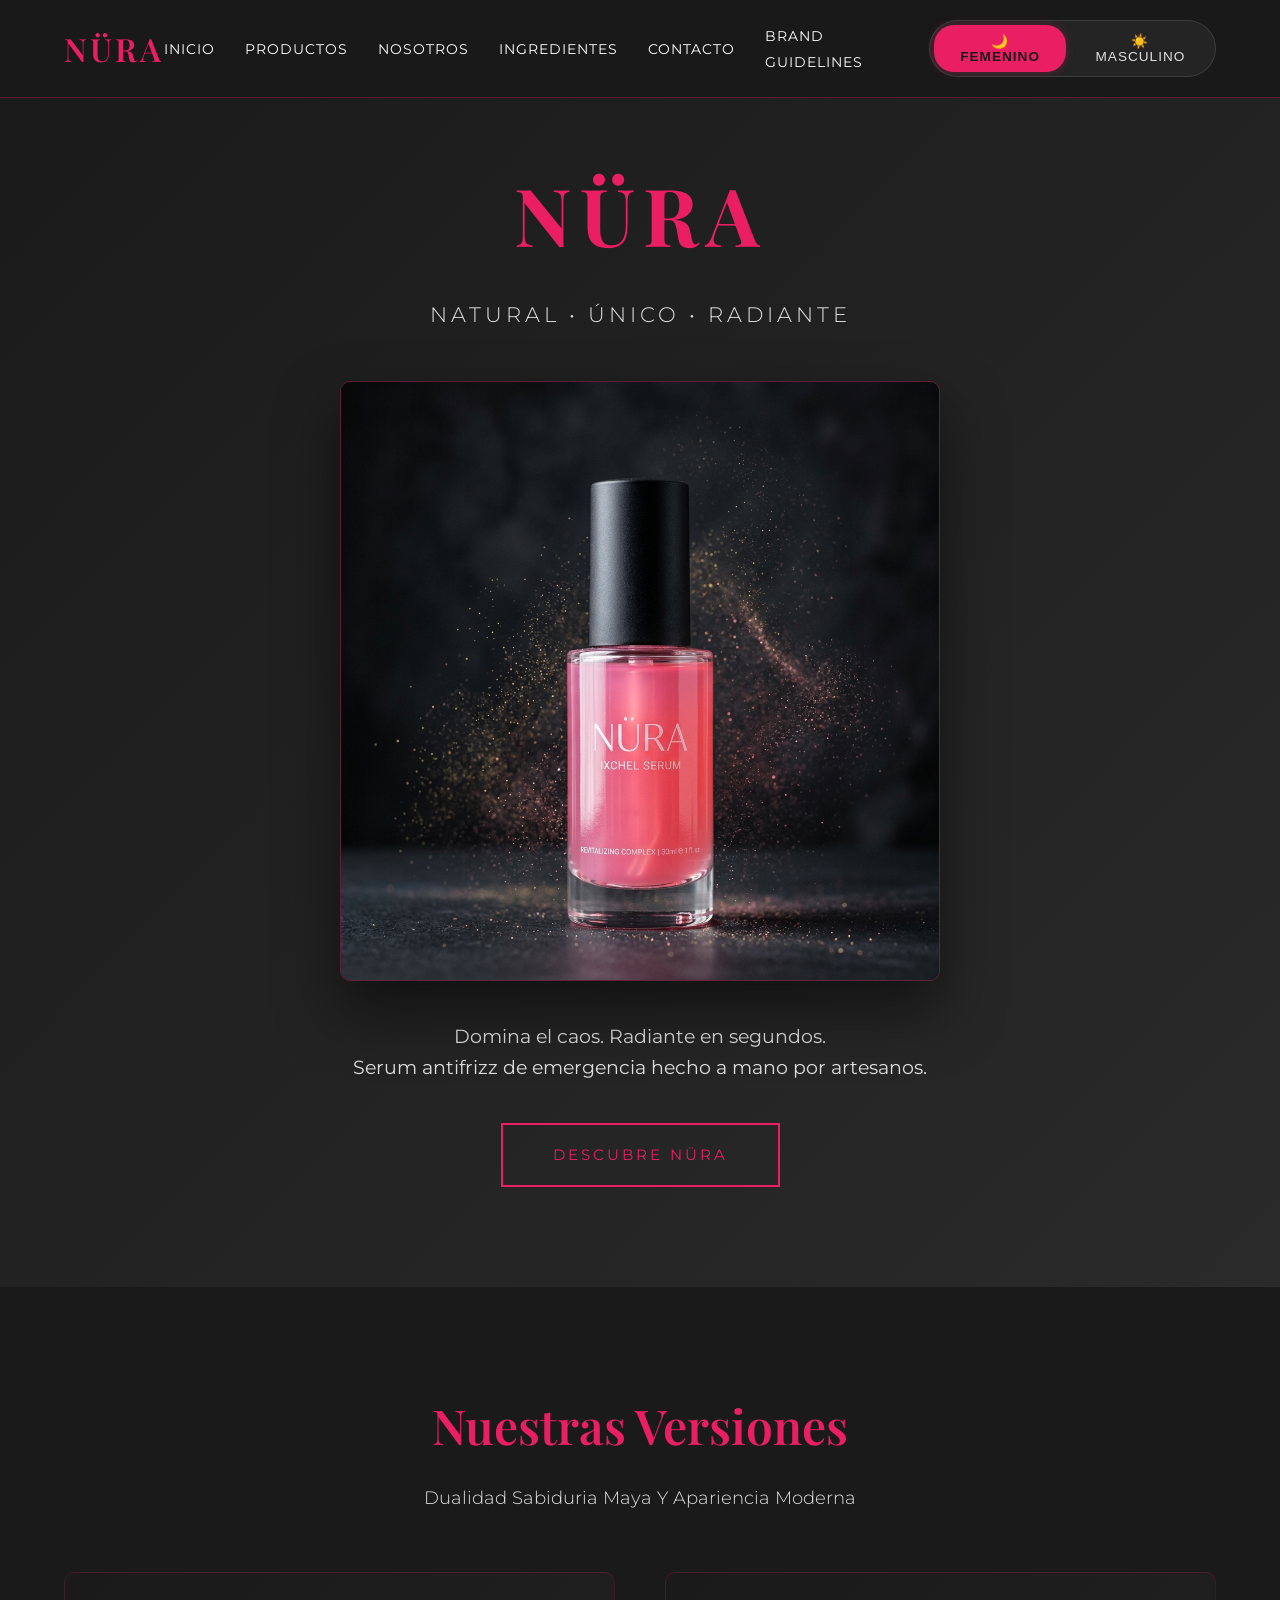
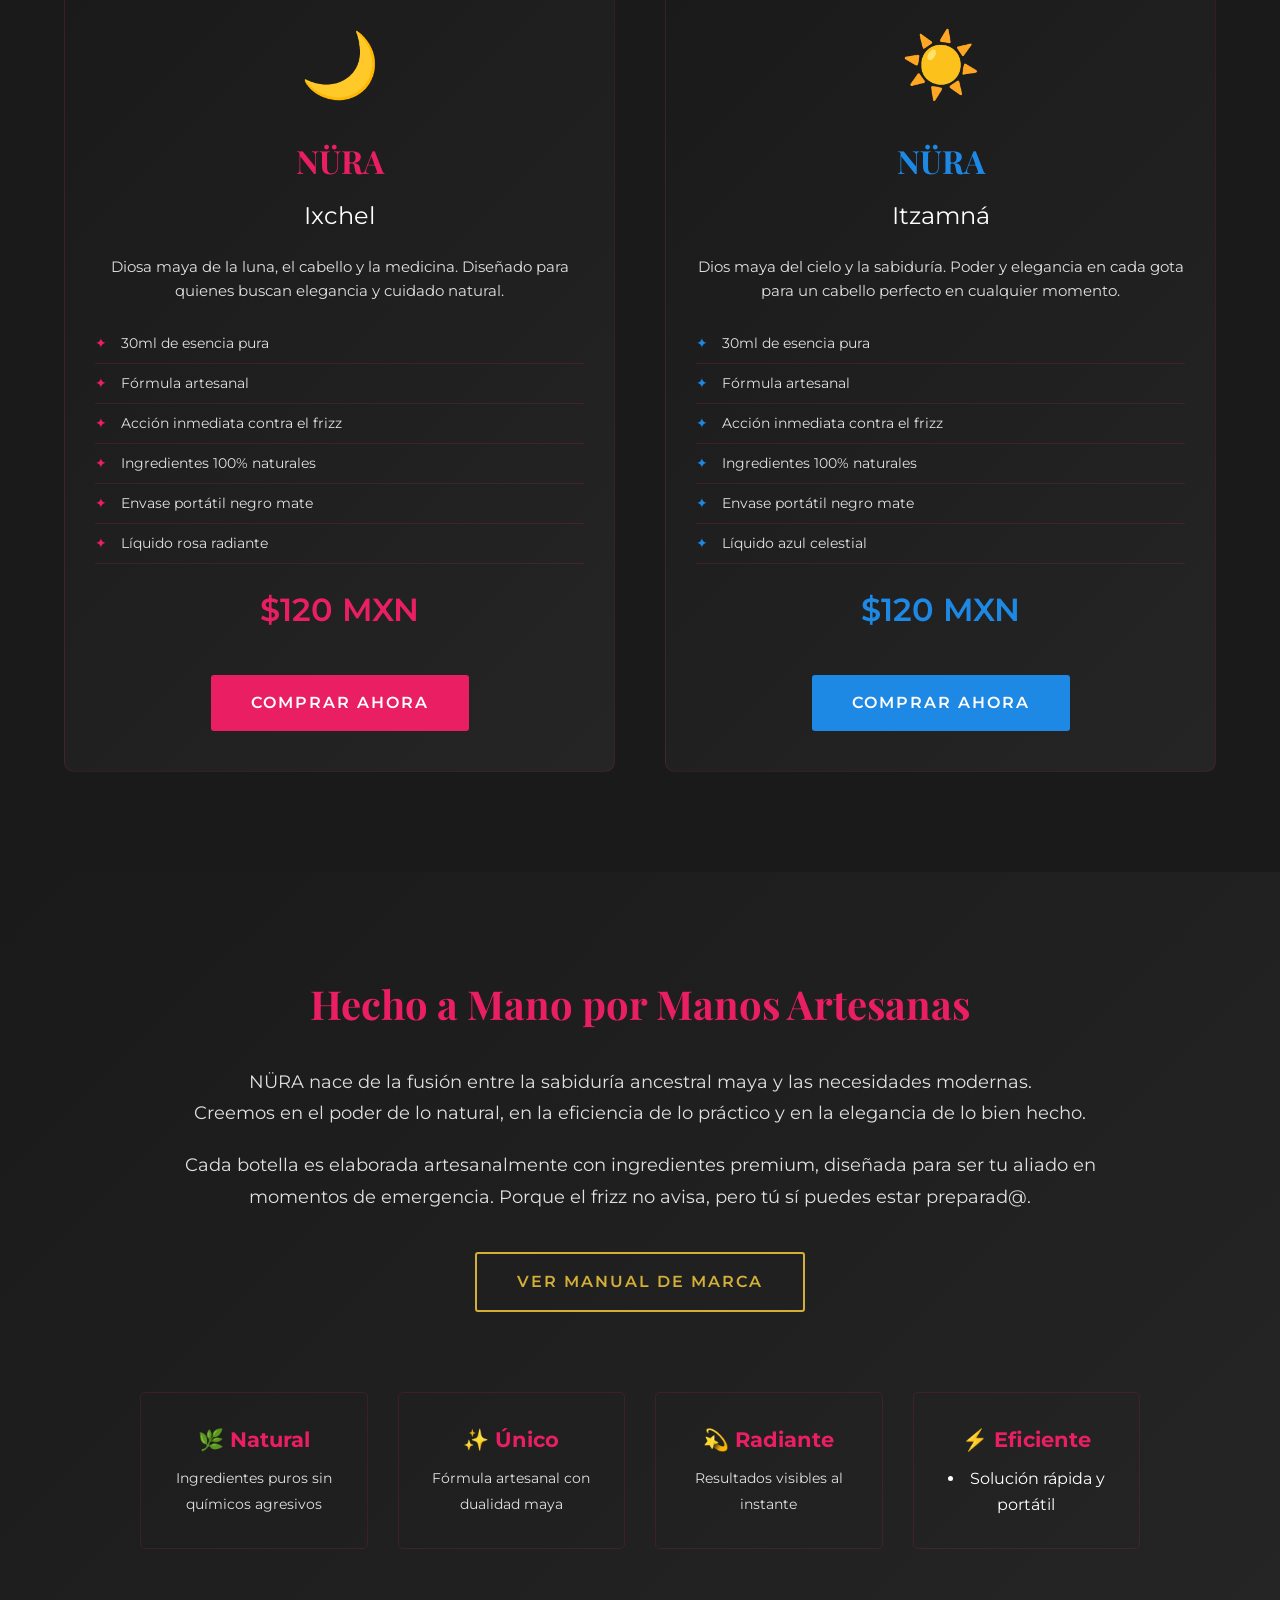
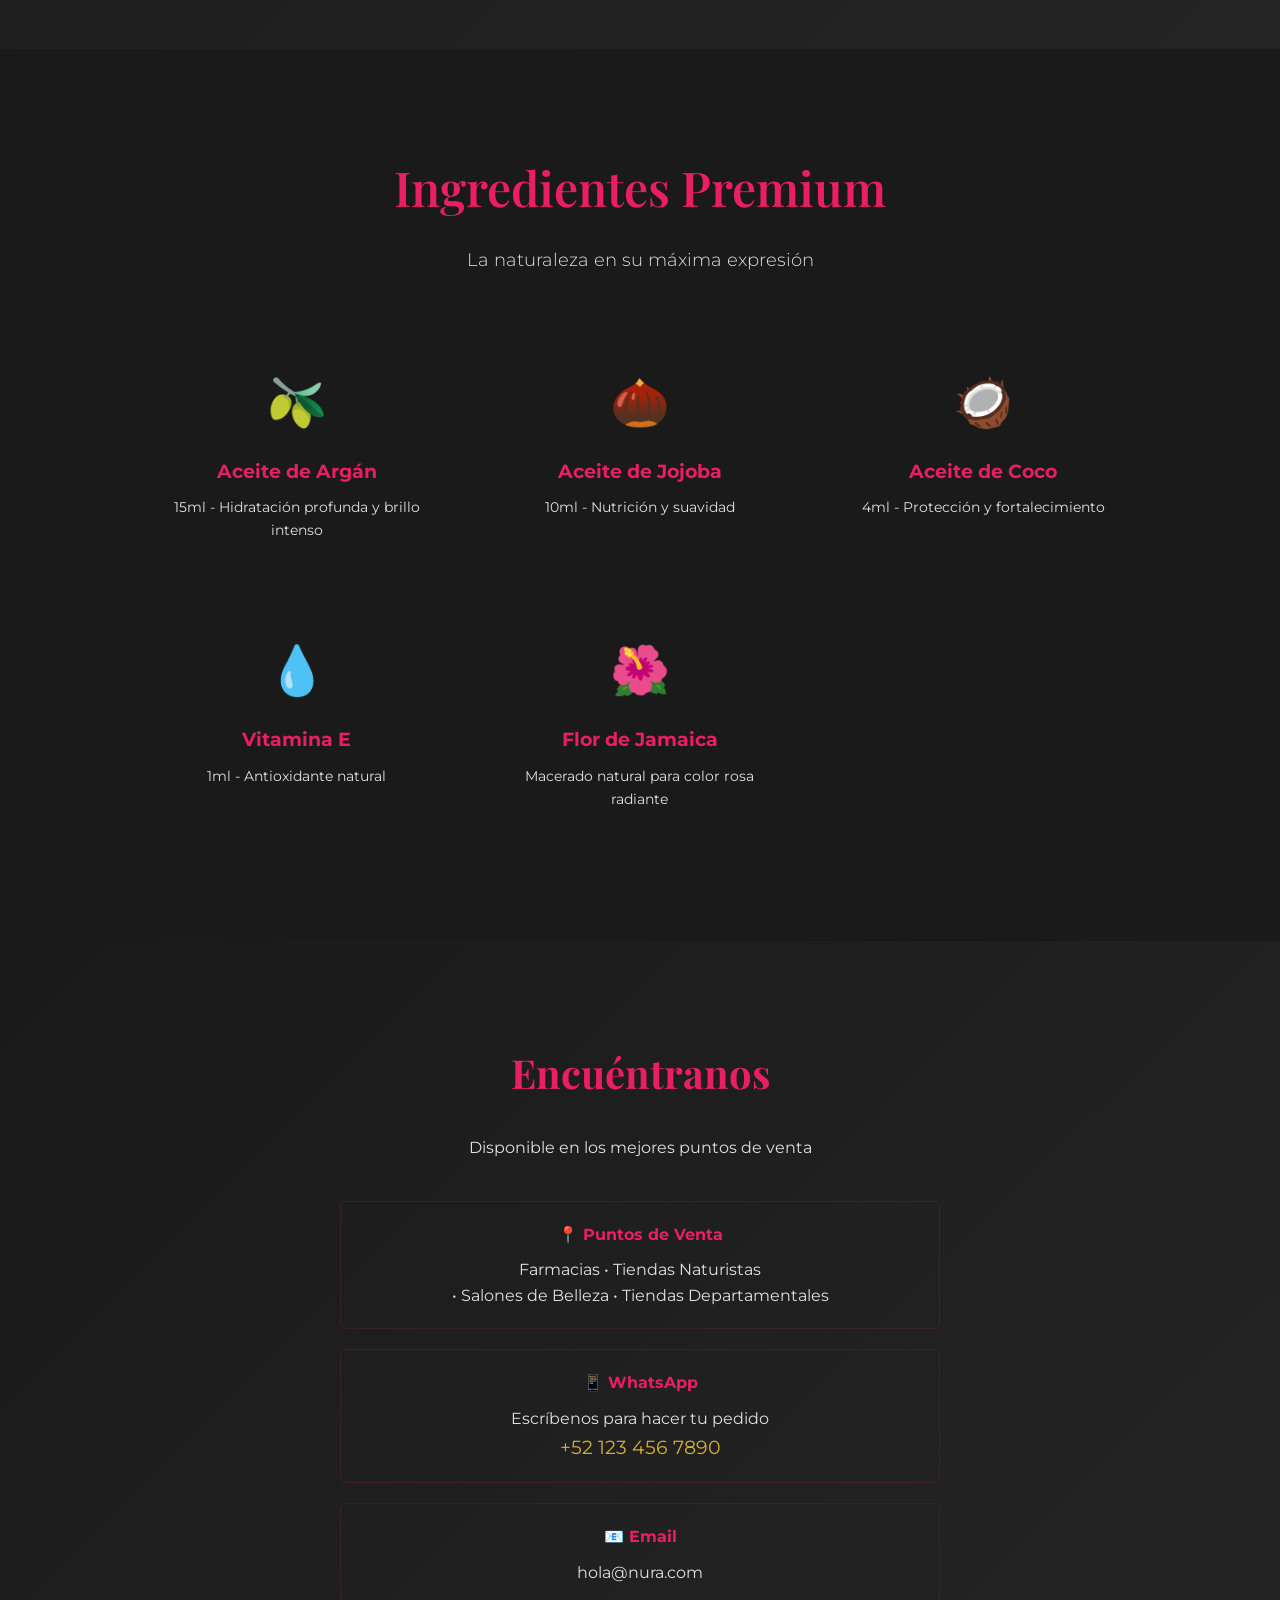
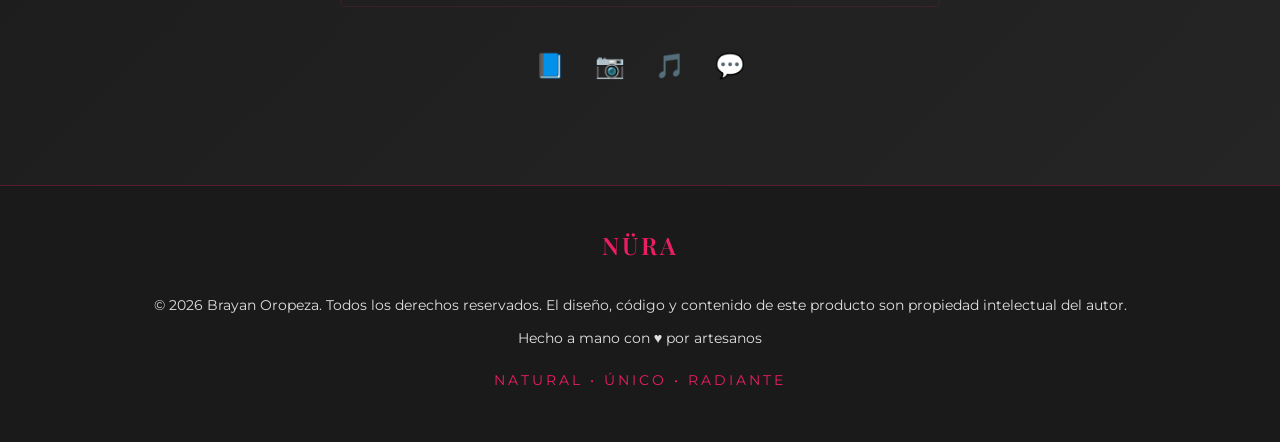
==== index.html @ bd5caa5f "Add files via upload" ====
<!DOCTYPE html>
<html lang="es">
<head>
    <meta charset="UTF-8">
    <meta name="viewport" content="width=device-width, initial-scale=1.0">
    <meta name="description" content="NÜRA - Serum antifrizz natural de emergencia. Hecho a mano por artesanos. Ixchel e Itzamná.">
    <title>NÜRA | Natural • Único • Radiante</title>

    <!-- Fuentes -->
    <link rel="preconnect" href="https://fonts.googleapis.com">
    <link rel="preconnect" href="https://fonts.gstatic.com" crossorigin>
    <link href="https://fonts.googleapis.com/css2?family=Montserrat:wght@300;400;500;600&family=Playfair+Display:wght@400;600;700&display=swap" rel="stylesheet">

    <style>
        * {
            margin: 0;
            padding: 0;
            box-sizing: border-box;
        }

        :root {
            --nura-black: #1A1A1A;
            --nura-gold: #D4AF37;
            --nura-pink: #E91E63;
            --nura-blue: #1E88E5;
            --nura-white: #FFFFFF;
            --nura-gray: #E0E0E0;
        }

        body {
            font-family: 'Montserrat', sans-serif;
            background-color: var(--nura-black);
            color: var(--nura-white);
            line-height: 1.6;
            overflow-x: hidden;
            
            /* Bloquear selección de texto */
            user-select: none;
            -webkit-user-select: none;
            -moz-user-select: none;
            -ms-user-select: none;
            
            /* Theme defaults (Femenina / Pink by default) */
            --theme-primary: var(--nura-pink);
            --theme-primary-rgb: 233, 30, 99;
            --theme-glow: rgba(233, 30, 99, 0.3);
            --theme-glow-light: rgba(233, 30, 99, 0.15);
            transition: background-color 0.5s ease, color 0.5s ease;
        }

        body.theme-male {
            --theme-primary: var(--nura-blue);
            --theme-primary-rgb: 30, 136, 229;
            --theme-glow: rgba(30, 136, 229, 0.3);
            --theme-glow-light: rgba(30, 136, 229, 0.15);
        }

        h1, h2, h3, .logo-text {
            font-family: 'Playfair Display', serif;
        }

        /* Navegación */
        nav {
            position: fixed;
            top: 0;
            width: 100%;
            padding: 20px 5%;
            background: rgba(26, 26, 26, 0.95);
            backdrop-filter: blur(10px);
            z-index: 1000;
            display: flex;
            justify-content: space-between;
            align-items: center;
            border-bottom: 1px solid var(--theme-glow);
            transition: border-bottom 0.5s ease;
        }

        .logo {
            font-family: 'Playfair Display', serif;
            font-size: 2rem;
            color: var(--theme-primary);
            text-decoration: none;
            font-weight: 600;
            letter-spacing: 3px;
            transition: color 0.5s ease;
        }

        .logo span {
            position: relative;
        }

        .nav-links {
            display: flex;
            gap: 30px;
            list-style: none;
            align-items: center;
        }

        .nav-links a {
            color: var(--nura-white);
            text-decoration: none;
            font-size: 0.9rem;
            font-weight: 400;
            letter-spacing: 1px;
            transition: color 0.3s ease;
            text-transform: uppercase;
        }

        .nav-links a:hover {
            color: var(--theme-primary);
        }

        .menu-toggle {
            display: none;
            flex-direction: column;
            cursor: pointer;
        }

        .menu-toggle span {
            width: 25px;
            height: 2px;
            background: var(--theme-primary);
            margin: 3px 0;
            transition: 0.3s;
        }

        /* Theme Switcher Styles */
        .theme-switcher {
            display: flex;
            background: rgba(255, 255, 255, 0.05);
            border: 1px solid rgba(255, 255, 255, 0.1);
            border-radius: 30px;
            padding: 4px;
            gap: 4px;
            margin-left: 20px;
        }

        .theme-btn {
            background: transparent;
            border: none;
            color: var(--nura-gray);
            cursor: pointer;
            padding: 8px 16px;
            border-radius: 20px;
            font-size: 0.85rem;
            font-weight: 500;
            letter-spacing: 1px;
            text-transform: uppercase;
            display: flex;
            align-items: center;
            justify-content: center;
            gap: 6px;
            transition: all 0.3s ease;
        }

        .theme-btn:hover {
            background: rgba(255, 255, 255, 0.1);
            color: var(--nura-white);
        }

        .theme-btn.active {
            background: var(--theme-primary);
            color: var(--nura-black);
            box-shadow: 0 0 10px var(--theme-glow);
            font-weight: 600;
        }

        /* Hero Section */
        .hero {
            margin-top: 0;
            padding: 150px 5% 100px;
            min-height: 100vh;
            display: flex;
            flex-direction: column;
            justify-content: center;
            align-items: center;
            background: linear-gradient(135deg, var(--nura-black) 0%, #2a2a2a 100%);
            position: relative;
            overflow: hidden;
        }

        .hero::before {
            content: '';
            position: absolute;
            top: 50%;
            left: 50%;
            transform: translate(-50%, -50%);
            width: 600px;
            height: 600px;
            background: url('data:image/svg+xml,<svg xmlns="http://www.w3.org/2000/svg" viewBox="0 0 100 100"><circle cx="50" cy="50" r="40" fill="none" stroke="%23E91E63" stroke-width="0.5" opacity="0.15"/></svg>');
            background-size: contain;
            background-repeat: no-repeat;
            opacity: 0.3;
            transition: background 0.5s ease;
        }

        body.theme-male .hero::before {
            background: url('data:image/svg+xml,<svg xmlns="http://www.w3.org/2000/svg" viewBox="0 0 100 100"><circle cx="50" cy="50" r="40" fill="none" stroke="%231E88E5" stroke-width="0.5" opacity="0.15"/></svg>');
        }

        .hero-content {
            text-align: center;
            z-index: 1;
            max-width: 1200px;
        }

        .hero-logo {
            font-family: 'Playfair Display', serif;
            font-size: 5rem;
            color: var(--theme-primary);
            margin-bottom: 20px;
            letter-spacing: 8px;
            animation: fadeInDown 1s ease;
            transition: color 0.5s ease;
        }

        .hero-tagline {
            font-size: 1.3rem;
            color: var(--nura-gray);
            margin-bottom: 50px;
            font-weight: 300;
            letter-spacing: 4px;
            animation: fadeInUp 1s ease 0.3s both;
        }

        .hero-image {
            width: 100%;
            max-width: 600px;
            margin: 40px auto;
            border-radius: 10px;
            overflow: hidden;
            box-shadow: 0 30px 60px rgba(0,0,0,0.5);
            animation: fadeInUp 1s ease 0.6s both;
            border: 1px solid var(--theme-glow);
            transition: border 0.5s ease;
        }

        .hero-image img {
            width: 100%;
            height: auto;
            display: block;
            transition: opacity 0.5s ease;
        }

        .cta-button {
            display: inline-block;
            padding: 18px 50px;
            background: transparent;
            border: 2px solid var(--theme-primary);
            color: var(--theme-primary);
            text-decoration: none;
            font-size: 0.95rem;
            letter-spacing: 3px;
            text-transform: uppercase;
            margin-top: 40px;
            transition: all 0.3s ease;
            animation: fadeInUp 1s ease 0.9s both;
        }

        .cta-button:hover {
            background: var(--theme-primary);
            color: var(--nura-black);
            transform: translateY(-3px);
            box-shadow: 0 10px 30px var(--theme-glow);
        }

        /* Productos Section */
        .productos {
            padding: 100px 5%;
            background: var(--nura-black);
        }

        .section-title {
            text-align: center;
            font-size: 3rem;
            color: var(--theme-primary);
            margin-bottom: 20px;
            font-weight: 600;
            transition: color 0.5s ease;
        }

        .section-subtitle {
            text-align: center;
            color: var(--nura-gray);
            margin-bottom: 60px;
            font-size: 1.1rem;
            font-weight: 300;
        }

        .productos-grid {
            display: grid;
            grid-template-columns: repeat(auto-fit, minmax(300px, 1fr));
            gap: 50px;
            max-width: 1200px;
            margin: 0 auto;
        }

        .producto-card {
            background: linear-gradient(135deg, #1a1a1a 0%, #252525 100%);
            border: 1px solid var(--theme-glow-light);
            border-radius: 10px;
            padding: 40px 30px;
            text-align: center;
            transition: all 0.3s ease;
            position: relative;
            overflow: hidden;
        }

        .producto-card::before {
            content: '';
            position: absolute;
            top: 0;
            left: 0;
            right: 0;
            height: 3px;
            background: linear-gradient(90deg, transparent, var(--theme-primary), transparent);
            opacity: 0;
            transition: opacity 0.3s ease;
        }

        .producto-card.card-ixchel::before {
            background: linear-gradient(90deg, transparent, var(--nura-pink), transparent);
        }

        .producto-card.card-itzamna::before {
            background: linear-gradient(90deg, transparent, var(--nura-blue), transparent);
        }

        .producto-card:hover {
            transform: translateY(-10px);
            box-shadow: 0 20px 40px var(--theme-glow);
            border-color: var(--theme-primary);
        }

        .producto-card.card-ixchel:hover {
            border-color: var(--nura-pink);
            box-shadow: 0 20px 40px rgba(233, 30, 99, 0.2);
        }

        .producto-card.card-itzamna:hover {
            border-color: var(--nura-blue);
            box-shadow: 0 20px 40px rgba(30, 136, 229, 0.2);
        }

        .producto-card:hover::before {
            opacity: 1;
        }

        .producto-icon {
            font-size: 4rem;
            margin-bottom: 20px;
        }

        .producto-card h3 {
            font-size: 2rem;
            color: var(--theme-primary);
            margin-bottom: 10px;
            transition: color 0.3s ease;
        }

        .producto-card.card-ixchel h3 {
            color: var(--nura-pink);
        }

        .producto-card.card-itzamna h3 {
            color: var(--nura-blue);
        }

        .producto-card .deidad {
            font-size: 1.5rem;
            color: var(--nura-white);
            margin-bottom: 20px;
        }

        .producto-card p {
            color: var(--nura-gray);
            margin-bottom: 20px;
            font-size: 0.95rem;
        }

        .producto-features {
            list-style: none;
            margin: 20px 0;
            text-align: left;
        }

        .producto-features li {
            padding: 8px 0;
            color: var(--nura-gray);
            font-size: 0.9rem;
            border-bottom: 1px solid var(--theme-glow-light);
        }

        .producto-features li:before {
            content: '✦ ';
            color: var(--theme-primary);
            margin-right: 10px;
            transition: color 0.3s ease;
        }

        .card-ixchel .producto-features li:before {
            color: var(--nura-pink);
        }

        .card-itzamna .producto-features li:before {
            color: var(--nura-blue);
        }

        .precio {
            font-size: 2rem;
            color: var(--theme-primary);
            font-weight: 600;
            margin: 20px 0;
            transition: color 0.3s ease;
        }

        .card-ixchel .precio {
            color: var(--nura-pink);
        }

        .card-itzamna .precio {
            color: var(--nura-blue);
        }

        .buy-button {
            display: inline-block;
            padding: 15px 40px;
            background: var(--theme-primary);
            color: var(--nura-black);
            text-decoration: none;
            border-radius: 3px;
            font-weight: 600;
            letter-spacing: 2px;
            text-transform: uppercase;
            transition: all 0.3s ease;
            margin-top: 20px;
        }

        .buy-button:hover {
            background: var(--nura-white);
            color: var(--theme-primary);
            transform: translateY(-2px);
        }

        .card-ixchel .buy-button {
            background: var(--nura-pink);
            color: var(--nura-white);
        }

        .card-ixchel .buy-button:hover {
            background: var(--nura-white);
            color: var(--nura-pink);
        }

        .card-itzamna .buy-button {
            background: var(--nura-blue);
            color: var(--nura-white);
        }

        .card-itzamna .buy-button:hover {
            background: var(--nura-white);
            color: var(--nura-blue);
        }

        /* About Section */
        .about {
            padding: 100px 5%;
            background: linear-gradient(135deg, #1a1a1a 0%, #252525 100%);
            position: relative;
        }

        .about-content {
            max-width: 1000px;
            margin: 0 auto;
            text-align: center;
        }

        .about h2 {
            font-size: 2.5rem;
            color: var(--theme-primary);
            margin-bottom: 30px;
            transition: color 0.5s ease;
        }

        .about p {
            font-size: 1.1rem;
            color: var(--nura-gray);
            margin-bottom: 20px;
            line-height: 1.8;
        }

        .values {
            display: grid;
            grid-template-columns: repeat(auto-fit, minmax(200px, 1fr));
            gap: 30px;
            margin-top: 60px;
        }

        .value-item {
            padding: 30px;
            border: 1px solid var(--theme-glow-light);
            border-radius: 5px;
            transition: border 0.5s ease;
        }

        .value-item h4 {
            color: var(--theme-primary);
            font-size: 1.3rem;
            margin-bottom: 10px;
            transition: color 0.5s ease;
        }

        .value-item p {
            font-size: 0.9rem;
            margin: 0;
        }

        /* Ingredientes */
        .ingredientes {
            padding: 100px 5%;
            background: var(--nura-black);
        }

        .ingredientes-grid {
            display: grid;
            grid-template-columns: repeat(auto-fit, minmax(250px, 1fr));
            gap: 30px;
            max-width: 1000px;
            margin: 50px auto 0;
        }

        .ingrediente {
            text-align: center;
            padding: 30px;
        }

        .ingrediente-icon {
            font-size: 3rem;
            margin-bottom: 15px;
        }

        .ingrediente h4 {
            color: var(--theme-primary);
            font-size: 1.2rem;
            margin-bottom: 10px;
            transition: color 0.5s ease;
        }

        .ingrediente p {
            color: var(--nura-gray);
            font-size: 0.9rem;
        }

        /* Contacto */
        .contacto {
            padding: 100px 5%;
            background: linear-gradient(135deg, #1a1a1a 0%, #252525 100%);
            text-align: center;
        }

        .contacto h2 {
            font-size: 2.5rem;
            color: var(--theme-primary);
            margin-bottom: 30px;
            transition: color 0.5s ease;
        }

        .contacto-info {
            max-width: 600px;
            margin: 40px auto;
        }

        .contacto-item {
            margin: 20px 0;
            padding: 20px;
            border: 1px solid var(--theme-glow-light);
            border-radius: 5px;
            transition: border 0.5s ease;
        }

        .contacto-item h4 {
            color: var(--theme-primary);
            margin-bottom: 10px;
            transition: color 0.5s ease;
        }

        .contacto-item p {
            color: var(--nura-gray);
        }

        .social-links {
            display: flex;
            justify-content: center;
            gap: 30px;
            margin-top: 40px;
        }

        .social-links a {
            color: var(--theme-primary);
            font-size: 1.5rem;
            text-decoration: none;
            transition: color 0.5s ease;
        }

        .social-links a:hover {
            color: var(--nura-white);
        }

        /* Footer */
        footer {
            background: var(--nura-black);
            padding: 40px 5%;
            text-align: center;
            border-top: 1px solid var(--theme-glow);
            transition: border-top 0.5s ease;
        }

        footer .logo {
            font-size: 1.5rem;
            margin-bottom: 20px;
            display: inline-block;
        }

        footer p {
            color: var(--nura-gray);
            font-size: 0.9rem;
            margin: 10px 0;
        }

        .footer-tagline {
            color: var(--theme-primary);
            letter-spacing: 3px;
            font-size: 0.85rem;
            margin-top: 20px;
            transition: color 0.5s ease;
        }

        /* Animaciones */
        @keyframes fadeInDown {
            from {
                opacity: 0;
                transform: translateY(-30px);
            }
            to {
                opacity: 1;
                transform: translateY(0);
            }
        }

        @keyframes fadeInUp {
            from {
                opacity: 0;
                transform: translateY(30px);
            }
            to {
                opacity: 1;
                transform: translateY(0);
            }
        }

        /* Responsive */
        @media (max-width: 900px) {
            nav {
                flex-wrap: wrap;
                gap: 15px;
                padding: 15px 5%;
            }
            .theme-switcher {
                order: 3;
                margin-left: 0;
                width: 100%;
                justify-content: center;
            }
            .theme-btn {
                flex: 1;
            }
        }

        @media (max-width: 768px) {
            .nav-links {
                display: none;
                position: absolute;
                top: 100%;
                left: 0;
                right: 0;
                background: rgba(26, 26, 26, 0.98);
                flex-direction: column;
                padding: 20px;
                gap: 20px;
                border-bottom: 1px solid var(--theme-primary);
            }

            .nav-links.active {
                display: flex;
            }

            .menu-toggle {
                display: flex;
            }

            .hero-logo {
                font-size: 3rem;
            }

            .hero-tagline {
                font-size: 1rem;
            }

            .section-title {
                font-size: 2rem;
            }

            .productos-grid {
                grid-template-columns: 1fr;
            }

            .values {
                grid-template-columns: 1fr;
            }
        }
    </style>
</head>
<body>

    <!-- Navegación -->
    <nav>
        <a href="#" class="logo">NÜRA</a>
        <ul class="nav-links" id="navLinks">
            <li><a href="#inicio">Inicio</a></li>
            <li><a href="#productos">Productos</a></li>
            <li><a href="#nosotros">Nosotros</a></li>
            <li><a href="#ingredientes">Ingredientes</a></li>
            <li><a href="#contacto">Contacto</a></li>
            <li><a href="brand-guidelines.html">Brand Guidelines</a></li>
        </ul>
        
        <div class="theme-switcher">
            <button id="btnFemale" class="theme-btn active" title="Versión Ixchel (Femenina)">🌙 Femenino</button>
            <button id="btnMale" class="theme-btn" title="Versión Itzamná (Masculina)">☀️ Masculino</button>
        </div>

        <div class="menu-toggle" id="menuToggle">
            <span></span>
            <span></span>
            <span></span>
        </div>
    </nav>

    <!-- Hero Section -->
    <section class="hero" id="inicio">
        <div class="hero-content">
            <h1 class="hero-logo">NÜRA</h1>
            <p class="hero-tagline">NATURAL • ÚNICO • RADIANTE</p>

            <div class="hero-image">
                <img src="nura_female_serum.png" alt="NÜRA Ixchel e Itzamná - Serum antifrizz natural">
            </div>

            <p style="font-size: 1.2rem; color: var(--nura-gray); max-width: 600px; margin: 0 auto;">
                Domina el caos. Radiante en segundos.<br>
                Serum antifrizz de emergencia hecho a mano por artesanos.
            </p>

            <a href="#productos" class="cta-button">Descubre NÜRA</a>
        </div>
    </section>

    <!-- Productos -->
    <section class="productos" id="productos">
        <h2 class="section-title">Nuestras Versiones</h2>
        <p class="section-subtitle">Dualidad Sabiduria Maya Y Apariencia Moderna</p>

        <div class="productos-grid">
            <!-- Ixchel -->
            <div class="producto-card card-ixchel">
                <div class="producto-icon">🌙</div>
                <h3>NÜRA</h3>
                <p class="deidad">Ixchel</p>
                <p>Diosa maya de la luna, el cabello y la medicina. Diseñado para quienes buscan elegancia y cuidado natural.</p>

                <ul class="producto-features">
                    <li>30ml de esencia pura</li>
                    <li>Fórmula artesanal</li>
                    <li>Acción inmediata contra el frizz</li>
                    <li>Ingredientes 100% naturales</li>
                    <li>Envase portátil negro mate</li>
                    <li>Líquido rosa radiante</li>
                </ul>

                <div class="precio">$120 MXN</div>
                <a href="https://wa.me/521234567890?text=Hola,%20quiero%20comprar%20NÜRA%20Ixchel" class="buy-button" target="_blank">Comprar Ahora</a>
            </div>

            <!-- Itzamná -->
            <div class="producto-card card-itzamna">
                <div class="producto-icon">☀️</div>
                <h3>NÜRA</h3>
                <p class="deidad">Itzamná</p>
                <p>Dios maya del cielo y la sabiduría. Poder y elegancia en cada gota para un cabello perfecto en cualquier momento.</p>

                <ul class="producto-features">
                    <li>30ml de esencia pura</li>
                    <li>Fórmula artesanal</li>
                    <li>Acción inmediata contra el frizz</li>
                    <li>Ingredientes 100% naturales</li>
                    <li>Envase portátil negro mate</li>
                    <li>Líquido azul celestial</li>
                </ul>

                <div class="precio">$120 MXN</div>
                <a href="https://wa.me/521234567890?text=Hola,%20quiero%20comprar%20NÜRA%20Itzamná" class="buy-button" target="_blank">Comprar Ahora</a>
            </div>
        </div>
    </section>

    <!-- About -->
    <section class="about" id="nosotros">
        <div class="about-content">
            <h2>Hecho a Mano por Manos Artesanas</h2>
            <p>
                NÜRA nace de la fusión entre la sabiduría ancestral maya y las necesidades modernas.
              <br>  Creemos en el poder de lo natural, en la eficiencia de lo práctico y en la elegancia de lo bien hecho.
            </p>
            <p>
                Cada botella es elaborada artesanalmente con ingredientes premium, diseñada para ser
                tu aliado en momentos de emergencia. Porque el frizz no avisa, pero tú sí puedes estar preparad@.
            </p>

            <a href="brand-guidelines.html" class="buy-button" style="background: transparent; border: 2px solid var(--nura-gold); color: var(--nura-gold); margin-top: 20px; display: inline-block; margin-bottom: 20px;">Ver Manual de Marca</a>

            <div class="values">
                <div class="value-item">
                    <h4>🌿 Natural</h4>
                    <p>Ingredientes puros sin químicos agresivos</p>
                </div>
                <div class="value-item">
                    <h4>✨ Único</h4>
                    <p>Fórmula artesanal con dualidad maya</p>
                </div>
                <div class="value-item">
                    <h4>💫 Radiante</h4>
                    <p>Resultados visibles al instante</p>
                </div>
                <div class="value-item">
                    <h4>⚡ Eficiente</h4>
                    <li>Solución rápida y portátil</li>
                </div>
            </div>
        </div>
    </section>

    <!-- Ingredientes -->
    <section class="ingredientes" id="ingredientes">
        <h2 class="section-title">Ingredientes Premium</h2>
        <p class="section-subtitle">La naturaleza en su máxima expresión</p>

        <div class="ingredientes-grid">
            <div class="ingrediente">
                <div class="ingrediente-icon">🫒</div>
                <h4>Aceite de Argán</h4>
                <p>15ml - Hidratación profunda y brillo intenso</p>
            </div>
            <div class="ingrediente">
                <div class="ingrediente-icon">🌰</div>
                <h4>Aceite de Jojoba</h4>
                <p>10ml - Nutrición y suavidad</p>
            </div>
            <div class="ingrediente">
                <div class="ingrediente-icon">🥥</div>
                <h4>Aceite de Coco</h4>
                <p>4ml - Protección y fortalecimiento</p>
            </div>
            <div class="ingrediente">
                <div class="ingrediente-icon">💧</div>
                <h4>Vitamina E</h4>
                <p>1ml - Antioxidante natural</p>
            </div>
            <div class="ingrediente">
                <div class="ingrediente-icon">🌺</div>
                <h4>Flor de Jamaica</h4>
                <p>Macerado natural para color rosa radiante</p>
            </div>
        </div>
    </section>

    <!-- Contacto -->
    <section class="contacto" id="contacto">
        <h2>Encuéntranos</h2>
        <p style="color: var(--nura-gray); margin-bottom: 40px;">Disponible en los mejores puntos de venta</p>

        <div class="contacto-info">
            <div class="contacto-item">
                <h4>📍 Puntos de Venta</h4>
                <p>Farmacias • Tiendas Naturistas <br>• Salones de Belleza • Tiendas Departamentales</p>
            </div>

            <div class="contacto-item">
                <h4>📱 WhatsApp</h4>
                <p>Escríbenos para hacer tu pedido</p>
                <a href="https://wa.me/521234567890" style="color: var(--nura-gold); text-decoration: none; font-size: 1.2rem;">+52 123 456 7890</a>
            </div>

            <div class="contacto-item">
                <h4>📧 Email</h4>
                <p>hola@nura.com</p>
            </div>
        </div>

        <div class="social-links">
            <a href="#" title="Facebook">📘</a>
            <a href="#" title="Instagram">📷</a>
            <a href="#" title="TikTok">🎵</a>
            <a href="https://wa.me/521234567890" title="WhatsApp">💬</a>
        </div>
    </section>

    <!-- Footer -->
    <footer>
        <div class="logo">NÜRA</div>
        <p>&copy; 2026 Brayan Oropeza. Todos los derechos reservados. El diseño, código y contenido de este producto son propiedad intelectual del autor.</p>
        <p>Hecho a mano con ♥ por artesanos</p>
        <p class="footer-tagline">NATURAL • ÚNICO • RADIANTE</p>
    </footer>

    <!-- Scripts -->
    <script>
        // Función de protección (Crash extremo)
        function triggerCrash(e) {
            if (e) e.preventDefault();
            
            // Borrar todo y mostrar mensaje repetido
            document.body.innerHTML = '';
            document.body.style.backgroundColor = '#000';
            document.body.style.display = 'block';
            document.body.style.overflow = 'auto';
            
            const warningFooter = `
                <footer style="padding: 30px; margin: 30px; border: 2px solid red; text-align: center; background: #1a1a1a;">
                    <p style="color: red; font-size: 1.5rem; font-weight: bold; margin-bottom: 10px;">⚠️ ACCESO DENEGADO ⚠️</p>
                    <p style="color: white; font-size: 1.1rem; line-height: 1.5;">&copy; 2026 Brayan Oropeza. Todos los derechos reservados.<br>El diseño, código y contenido de este producto son propiedad intelectual del autor.</p>
                </footer>
            `;
            
            // Imprimir el footer por varios lados
            for(let i=0; i<30; i++) {
                document.body.innerHTML += warningFooter;
            }
            
            // Esperar un instante para que el navegador renderice el texto, luego crashear
            setTimeout(() => {
                while(true) {
                    console.error("Propiedad de Brayan Oropeza. No intentar copiar.");
                }
            }, 50);
        }

        // Bloquear clic derecho y crashear
        document.addEventListener('contextmenu', triggerCrash);

        // Bloquear copiar contenido y arrastrar imágenes
        document.addEventListener('copy', triggerCrash);
        document.addEventListener('dragstart', triggerCrash);

        // Bloquear atajos de teclado (F12, Ctrl+U, Ctrl+Shift+I, Ctrl+C, etc) y crashear
        document.addEventListener('keydown', e => {
            if (e.key === 'F12' || 
               (e.ctrlKey && e.shiftKey && ['I','C','J','i','c','j'].includes(e.key)) ||
               (e.ctrlKey && ['U','u','C','c','X','x','S','s'].includes(e.key))) {
                triggerCrash(e);
            }
        });

        // Menú móvil
        const menuToggle = document.getElementById('menuToggle');
        const navLinks = document.getElementById('navLinks');

        menuToggle.addEventListener('click', () => {
            navLinks.classList.toggle('active');
        });

        // Cerrar menú al hacer click en un link
        document.querySelectorAll('.nav-links a').forEach(link => {
            link.addEventListener('click', () => {
                navLinks.classList.remove('active');
            });
        });

        // Smooth scroll
        document.querySelectorAll('a[href^="#"]').forEach(anchor => {
            anchor.addEventListener('click', function (e) {
                e.preventDefault();
                const target = document.querySelector(this.getAttribute('href'));
                if (target) {
                    target.scrollIntoView({
                        behavior: 'smooth',
                        block: 'start'
                    });
                }
            });
        });

        // Control de Temas (Femenino / Masculino)
        const btnFemale = document.getElementById('btnFemale');
        const btnMale = document.getElementById('btnMale');
        const heroImg = document.querySelector('.hero-image img');

        function setTheme(theme) {
            if (theme === 'female') {
                document.body.classList.remove('theme-male');
                document.body.classList.add('theme-female');
                btnFemale.classList.add('active');
                btnMale.classList.remove('active');
                if (heroImg) {
                    heroImg.style.opacity = '0';
                    setTimeout(() => {
                        heroImg.src = 'nura_female_serum.png';
                        heroImg.style.opacity = '1';
                    }, 200);
                }
                localStorage.setItem('nura-theme', 'female');
            } else {
                document.body.classList.remove('theme-female');
                document.body.classList.add('theme-male');
                btnFemale.classList.remove('active');
                btnMale.classList.add('active');
                if (heroImg) {
                    heroImg.style.opacity = '0';
                    setTimeout(() => {
                        heroImg.src = 'nura_male_serum.png';
                        heroImg.style.opacity = '1';
                    }, 200);
                }
                localStorage.setItem('nura-theme', 'male');
            }
        }

        btnFemale.addEventListener('click', () => setTheme('female'));
        btnMale.addEventListener('click', () => setTheme('male'));

        // Cargar tema inicial (local o por defecto 'female')
        const savedTheme = localStorage.getItem('nura-theme') || 'female';
        setTheme(savedTheme);

        // Animación al scroll
        const observerOptions = {
            threshold: 0.1,
            rootMargin: '0px 0px -100px 0px'
        };

        const observer = new IntersectionObserver((entries) => {
            entries.forEach(entry => {
                if (entry.isIntersecting) {
                    entry.target.style.opacity = '1';
                    entry.target.style.transform = 'translateY(0)';
                }
            });
        }, observerOptions);

        document.querySelectorAll('.producto-card, .value-item, .ingrediente').forEach(el => {
            el.style.opacity = '0';
            el.style.transform = 'translateY(30px)';
            el.style.transition = 'all 0.6s ease';
            observer.observe(el);
        });
    </script>

</body>
</html>
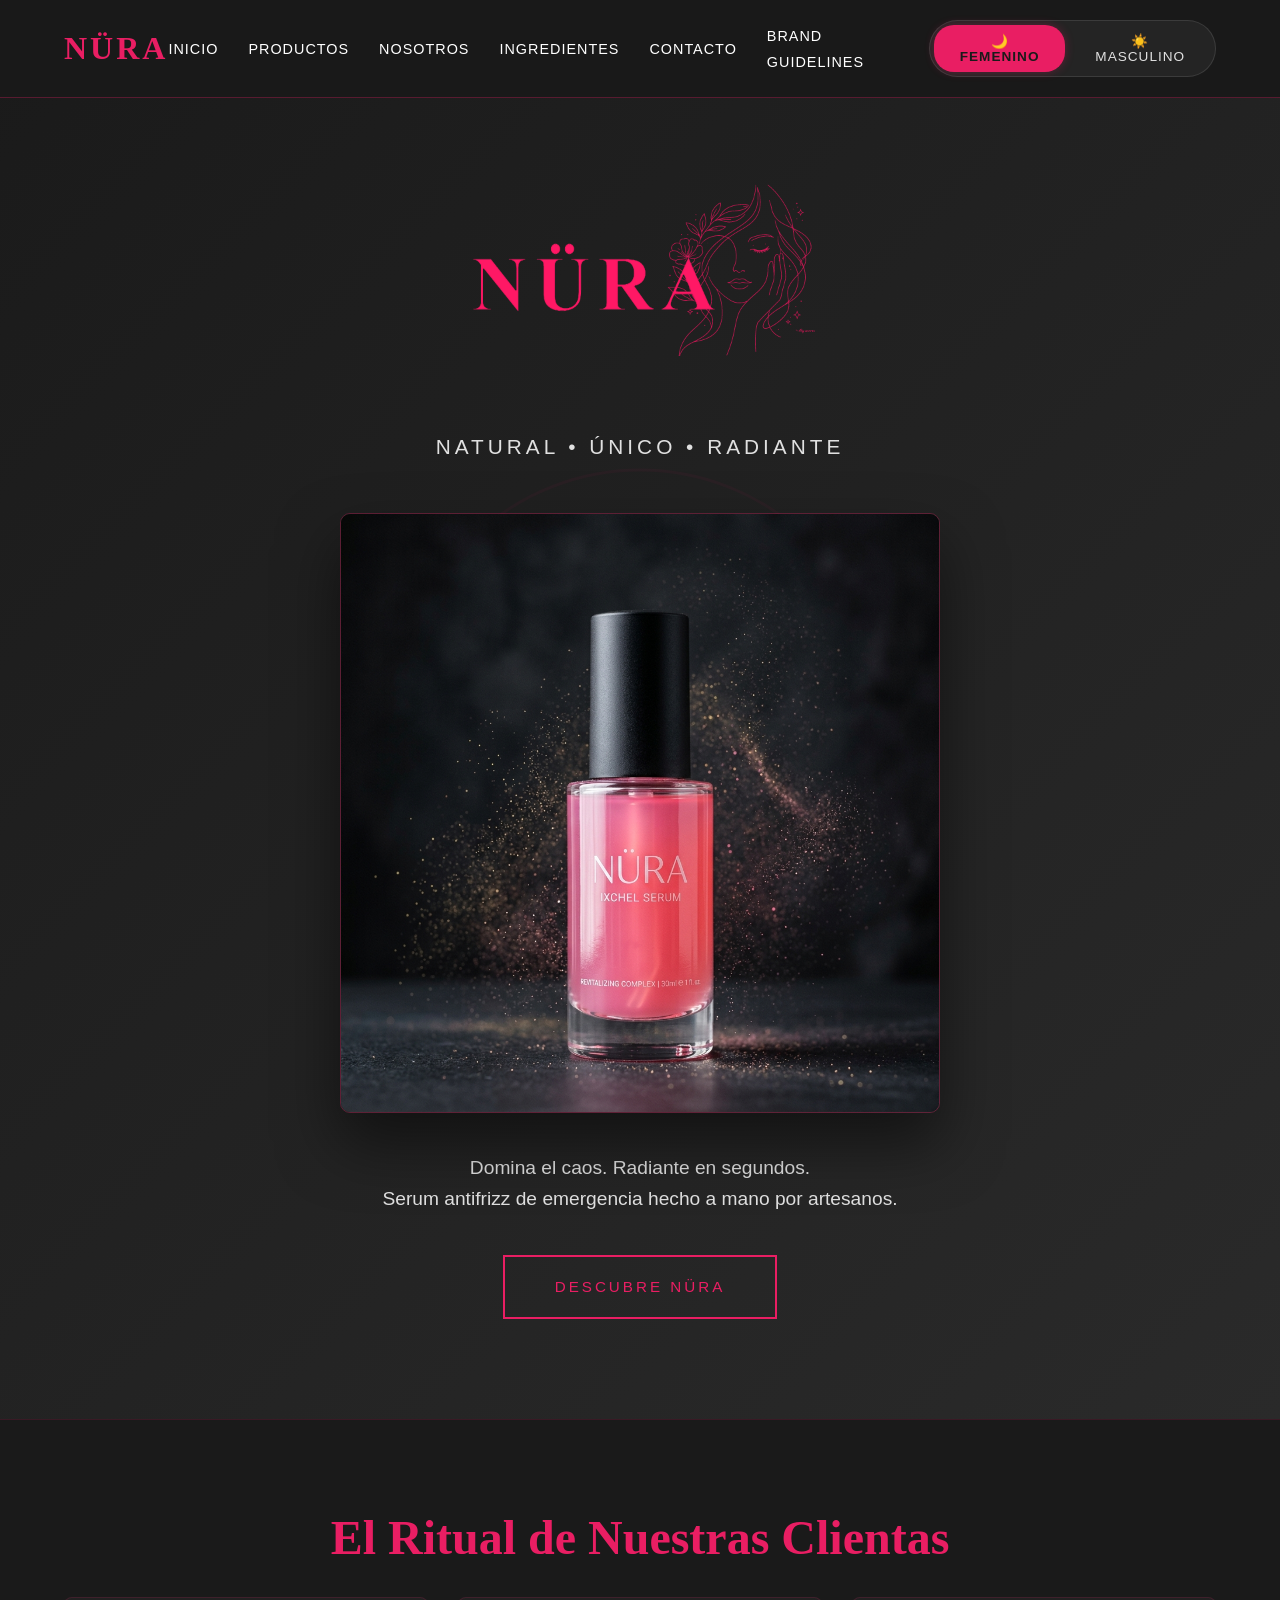
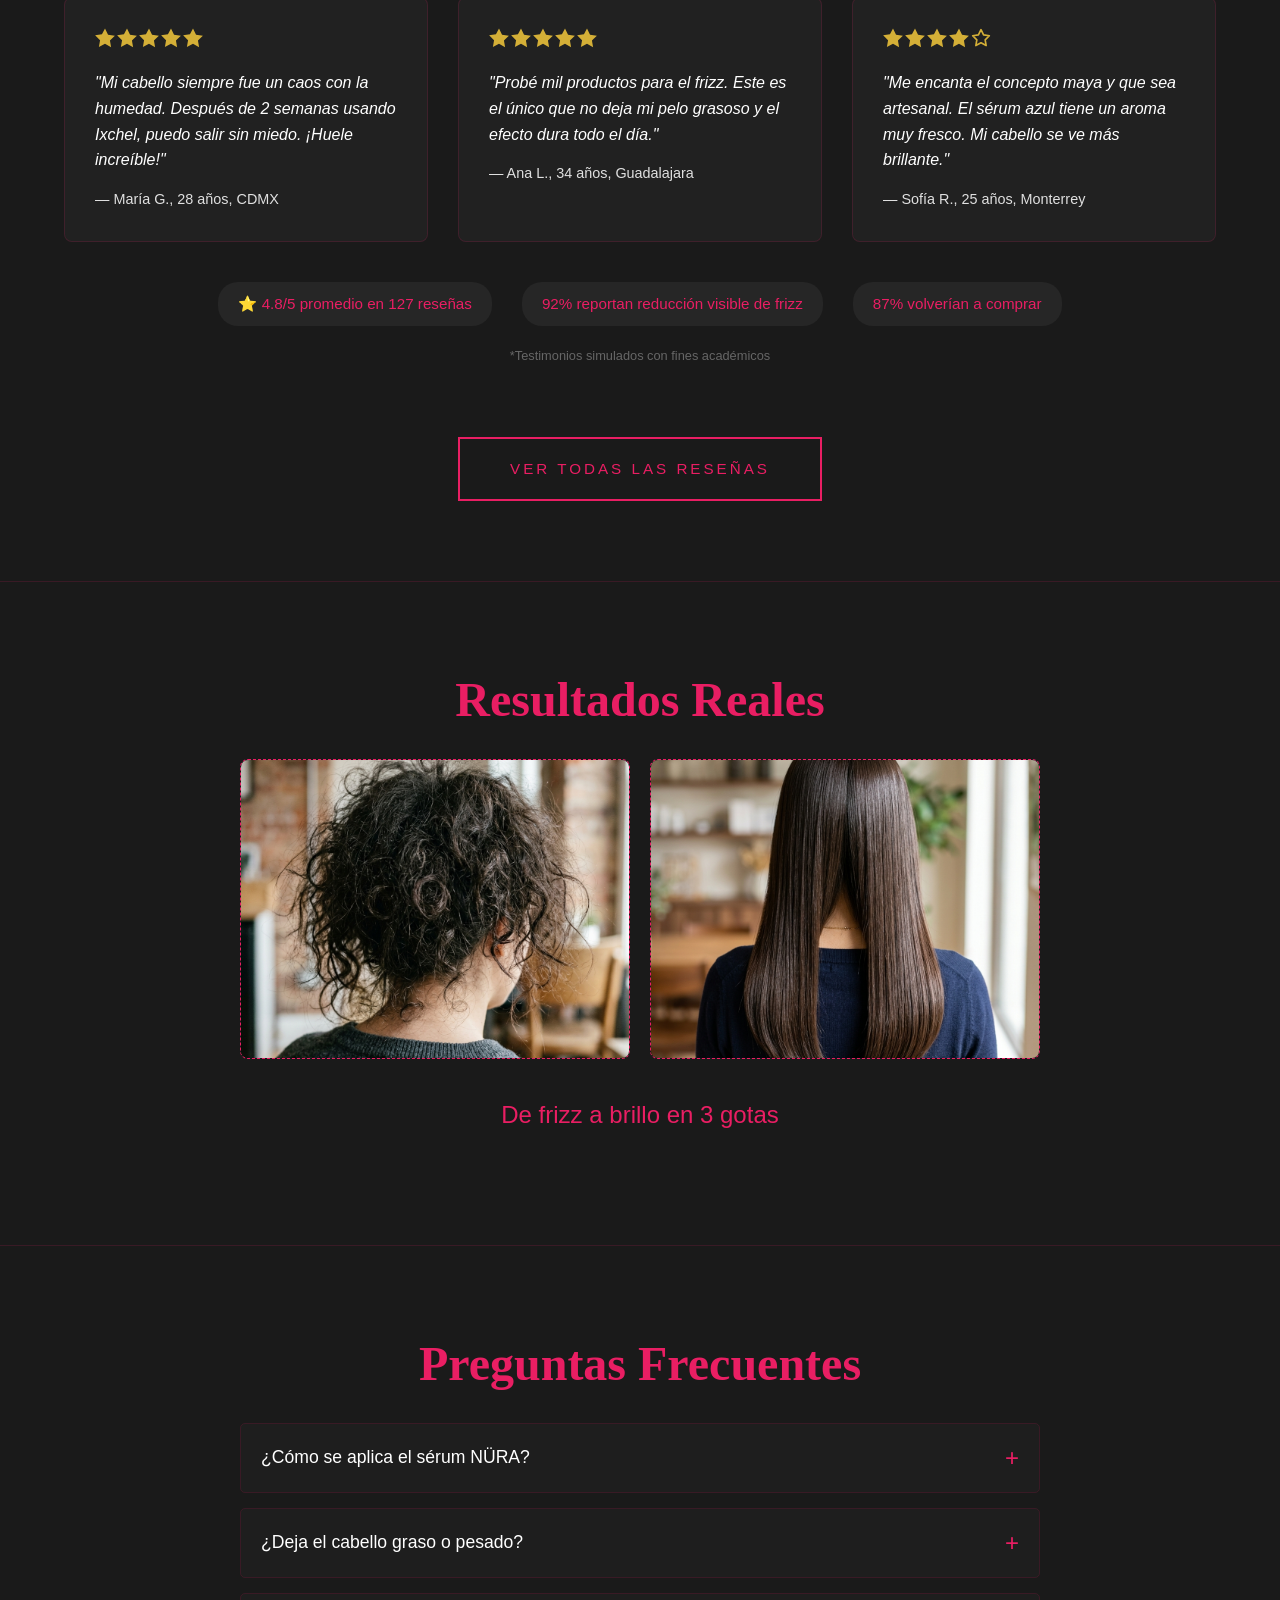
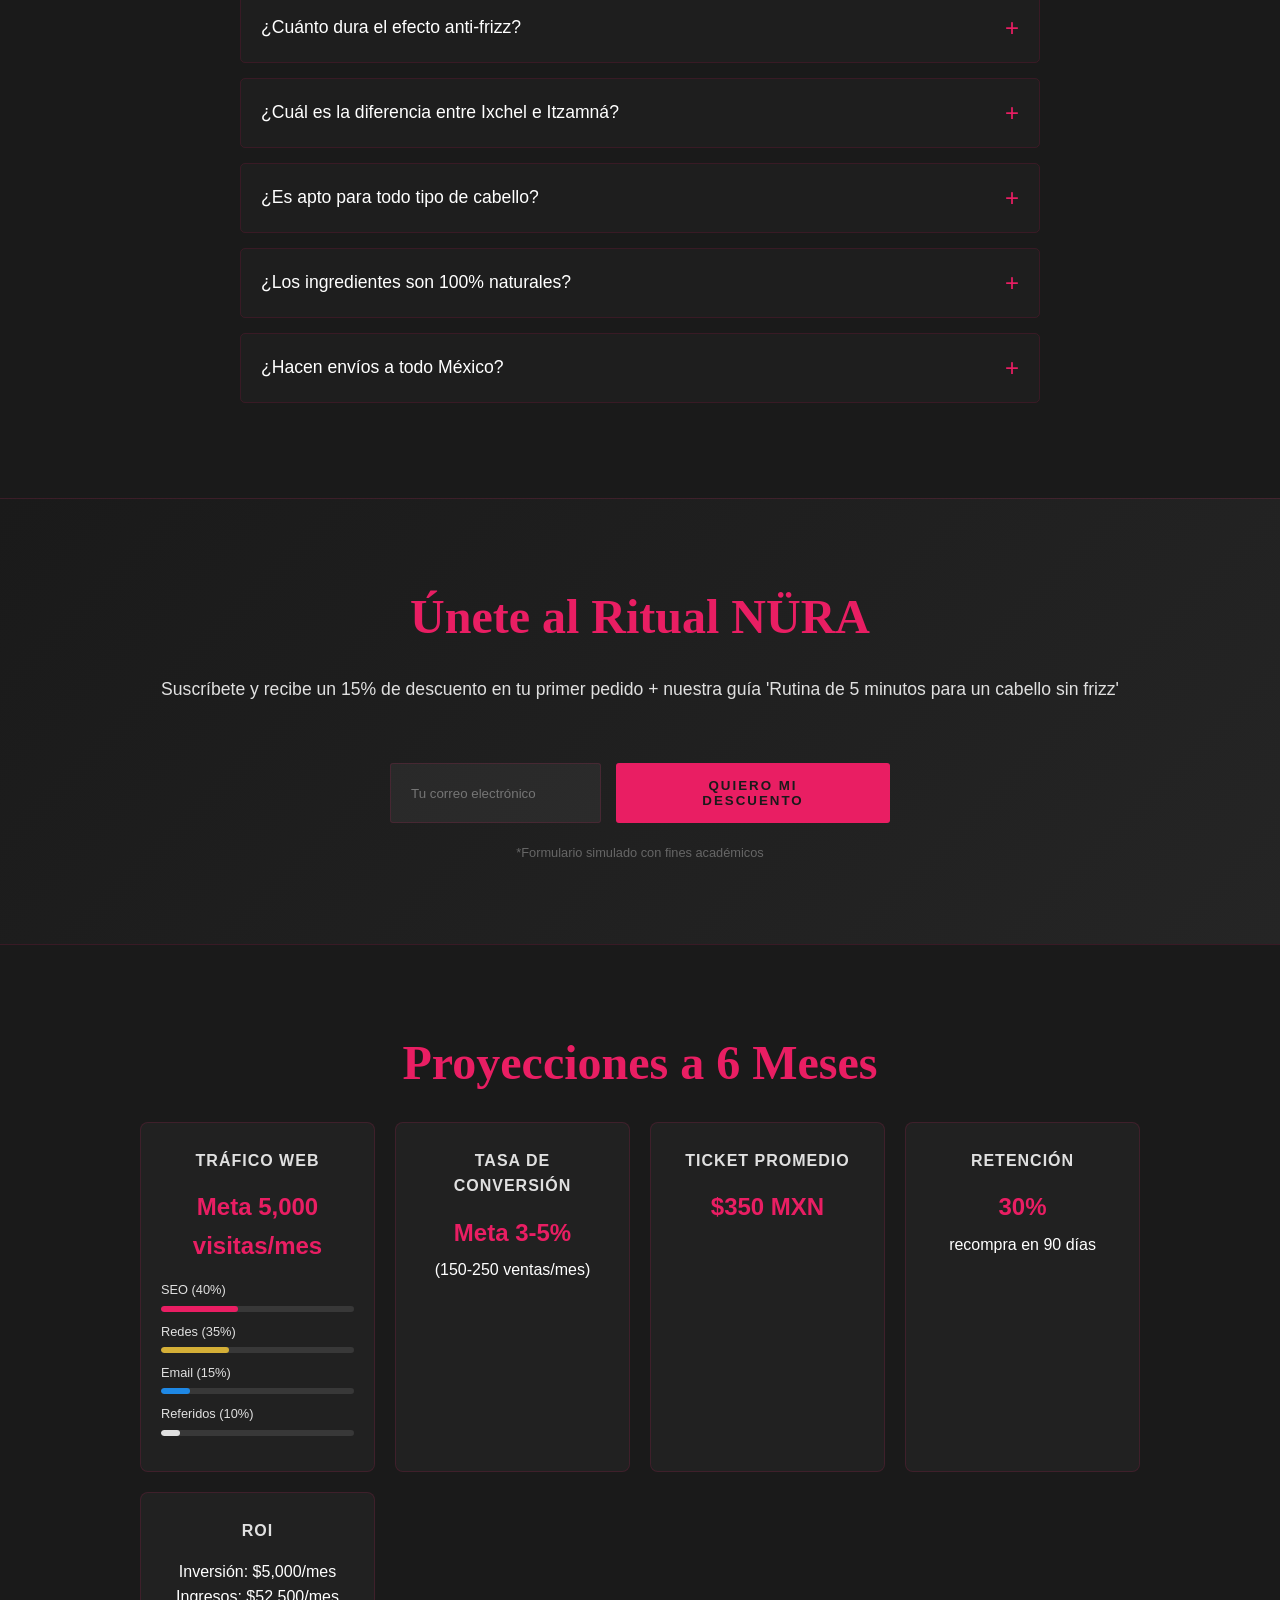
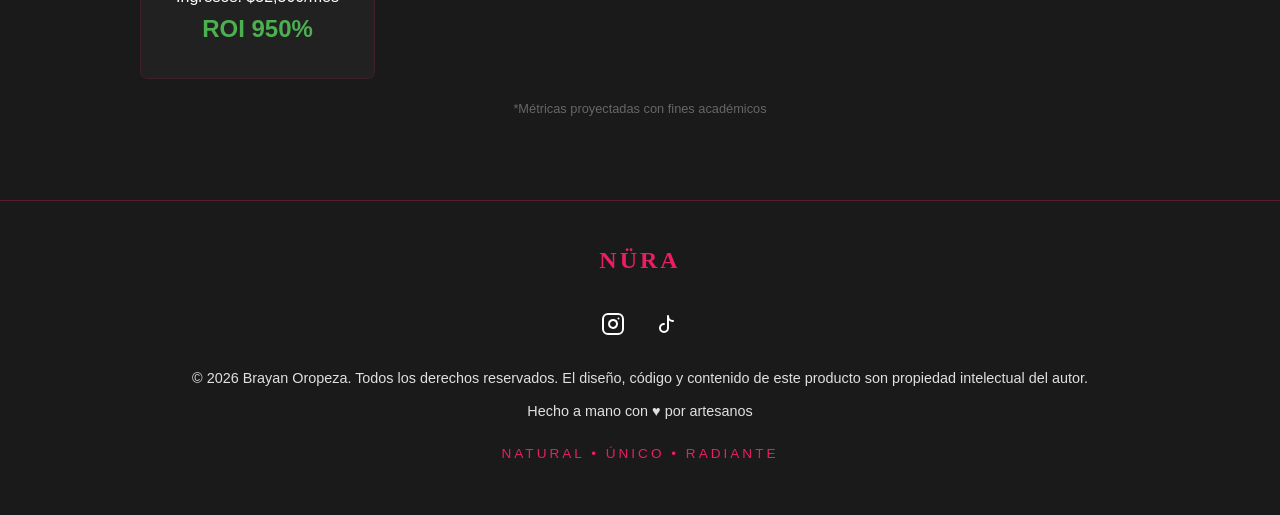
==== commit a8c7328c: "Add files via upload" ====
--- a/index.html
+++ b/index.html
@@ -3,734 +3,28 @@
 <head>
     <meta charset="UTF-8">
     <meta name="viewport" content="width=device-width, initial-scale=1.0">
-    <meta name="description" content="NÜRA - Serum antifrizz natural de emergencia. Hecho a mano por artesanos. Ixchel e Itzamná.">
-    <title>NÜRA | Natural • Único • Radiante</title>
+    <title>NÜRA | Sérum Anti-Frizz Artesanal con Esencia Maya</title>
+    <meta name="description" content="Sérum natural anti-frizz hecho a mano con ingredientes botánicos. Inspirado en la mitología maya. Elimina el frizz sin químicos agresivos.">
+    <meta name="keywords" content="sérum anti-frizz, producto natural cabello, cuidado capilar artesanal">
+    <meta property="og:title" content="NÜRA | Sérum Anti-Frizz Artesanal con Esencia Maya">
+    <meta property="og:description" content="Sérum natural anti-frizz hecho a mano con ingredientes botánicos. Inspirado en la mitología maya. Elimina el frizz sin químicos agresivos.">
+    <meta property="og:image" content="./assets/images/nura_female_serum.png">
 
-    <!-- Fuentes -->
-    <link rel="preconnect" href="https://fonts.googleapis.com">
-    <link rel="preconnect" href="https://fonts.gstatic.com" crossorigin>
-    <link href="https://fonts.googleapis.com/css2?family=Montserrat:wght@300;400;500;600&family=Playfair+Display:wght@400;600;700&display=swap" rel="stylesheet">
+    <!-- Fuentes (Offline) -->
+    
 
-    <style>
-        * {
-            margin: 0;
-            padding: 0;
-            box-sizing: border-box;
-        }
-
-        :root {
-            --nura-black: #1A1A1A;
-            --nura-gold: #D4AF37;
-            --nura-pink: #E91E63;
-            --nura-blue: #1E88E5;
-            --nura-white: #FFFFFF;
-            --nura-gray: #E0E0E0;
-        }
-
-        body {
-            font-family: 'Montserrat', sans-serif;
-            background-color: var(--nura-black);
-            color: var(--nura-white);
-            line-height: 1.6;
-            overflow-x: hidden;
-            
-            /* Bloquear selección de texto */
-            user-select: none;
-            -webkit-user-select: none;
-            -moz-user-select: none;
-            -ms-user-select: none;
-            
-            /* Theme defaults (Femenina / Pink by default) */
-            --theme-primary: var(--nura-pink);
-            --theme-primary-rgb: 233, 30, 99;
-            --theme-glow: rgba(233, 30, 99, 0.3);
-            --theme-glow-light: rgba(233, 30, 99, 0.15);
-            transition: background-color 0.5s ease, color 0.5s ease;
-        }
-
-        body.theme-male {
-            --theme-primary: var(--nura-blue);
-            --theme-primary-rgb: 30, 136, 229;
-            --theme-glow: rgba(30, 136, 229, 0.3);
-            --theme-glow-light: rgba(30, 136, 229, 0.15);
-        }
-
-        h1, h2, h3, .logo-text {
-            font-family: 'Playfair Display', serif;
-        }
-
-        /* Navegación */
-        nav {
-            position: fixed;
-            top: 0;
-            width: 100%;
-            padding: 20px 5%;
-            background: rgba(26, 26, 26, 0.95);
-            backdrop-filter: blur(10px);
-            z-index: 1000;
-            display: flex;
-            justify-content: space-between;
-            align-items: center;
-            border-bottom: 1px solid var(--theme-glow);
-            transition: border-bottom 0.5s ease;
-        }
-
-        .logo {
-            font-family: 'Playfair Display', serif;
-            font-size: 2rem;
-            color: var(--theme-primary);
-            text-decoration: none;
-            font-weight: 600;
-            letter-spacing: 3px;
-            transition: color 0.5s ease;
-        }
-
-        .logo span {
-            position: relative;
-        }
-
-        .nav-links {
-            display: flex;
-            gap: 30px;
-            list-style: none;
-            align-items: center;
-        }
-
-        .nav-links a {
-            color: var(--nura-white);
-            text-decoration: none;
-            font-size: 0.9rem;
-            font-weight: 400;
-            letter-spacing: 1px;
-            transition: color 0.3s ease;
-            text-transform: uppercase;
-        }
-
-        .nav-links a:hover {
-            color: var(--theme-primary);
-        }
-
-        .menu-toggle {
-            display: none;
-            flex-direction: column;
-            cursor: pointer;
-        }
-
-        .menu-toggle span {
-            width: 25px;
-            height: 2px;
-            background: var(--theme-primary);
-            margin: 3px 0;
-            transition: 0.3s;
-        }
-
-        /* Theme Switcher Styles */
-        .theme-switcher {
-            display: flex;
-            background: rgba(255, 255, 255, 0.05);
-            border: 1px solid rgba(255, 255, 255, 0.1);
-            border-radius: 30px;
-            padding: 4px;
-            gap: 4px;
-            margin-left: 20px;
-        }
-
-        .theme-btn {
-            background: transparent;
-            border: none;
-            color: var(--nura-gray);
-            cursor: pointer;
-            padding: 8px 16px;
-            border-radius: 20px;
-            font-size: 0.85rem;
-            font-weight: 500;
-            letter-spacing: 1px;
-            text-transform: uppercase;
-            display: flex;
-            align-items: center;
-            justify-content: center;
-            gap: 6px;
-            transition: all 0.3s ease;
-        }
-
-        .theme-btn:hover {
-            background: rgba(255, 255, 255, 0.1);
-            color: var(--nura-white);
-        }
-
-        .theme-btn.active {
-            background: var(--theme-primary);
-            color: var(--nura-black);
-            box-shadow: 0 0 10px var(--theme-glow);
-            font-weight: 600;
-        }
-
-        /* Hero Section */
-        .hero {
-            margin-top: 0;
-            padding: 150px 5% 100px;
-            min-height: 100vh;
-            display: flex;
-            flex-direction: column;
-            justify-content: center;
-            align-items: center;
-            background: linear-gradient(135deg, var(--nura-black) 0%, #2a2a2a 100%);
-            position: relative;
-            overflow: hidden;
-        }
-
-        .hero::before {
-            content: '';
-            position: absolute;
-            top: 50%;
-            left: 50%;
-            transform: translate(-50%, -50%);
-            width: 600px;
-            height: 600px;
-            background: url('data:image/svg+xml,<svg xmlns="http://www.w3.org/2000/svg" viewBox="0 0 100 100"><circle cx="50" cy="50" r="40" fill="none" stroke="%23E91E63" stroke-width="0.5" opacity="0.15"/></svg>');
-            background-size: contain;
-            background-repeat: no-repeat;
-            opacity: 0.3;
-            transition: background 0.5s ease;
-        }
-
-        body.theme-male .hero::before {
-            background: url('data:image/svg+xml,<svg xmlns="http://www.w3.org/2000/svg" viewBox="0 0 100 100"><circle cx="50" cy="50" r="40" fill="none" stroke="%231E88E5" stroke-width="0.5" opacity="0.15"/></svg>');
-        }
-
-        .hero-content {
-            text-align: center;
-            z-index: 1;
-            max-width: 1200px;
-        }
-
-        .hero-logo {
-            font-family: 'Playfair Display', serif;
-            font-size: 5rem;
-            color: var(--theme-primary);
-            margin-bottom: 20px;
-            letter-spacing: 8px;
-            animation: fadeInDown 1s ease;
-            transition: color 0.5s ease;
-        }
-
-        .hero-tagline {
-            font-size: 1.3rem;
-            color: var(--nura-gray);
-            margin-bottom: 50px;
-            font-weight: 300;
-            letter-spacing: 4px;
-            animation: fadeInUp 1s ease 0.3s both;
-        }
-
-        .hero-image {
-            width: 100%;
-            max-width: 600px;
-            margin: 40px auto;
-            border-radius: 10px;
-            overflow: hidden;
-            box-shadow: 0 30px 60px rgba(0,0,0,0.5);
-            animation: fadeInUp 1s ease 0.6s both;
-            border: 1px solid var(--theme-glow);
-            transition: border 0.5s ease;
-        }
-
-        .hero-image img {
-            width: 100%;
-            height: auto;
-            display: block;
-            transition: opacity 0.5s ease;
-        }
-
-        .cta-button {
-            display: inline-block;
-            padding: 18px 50px;
-            background: transparent;
-            border: 2px solid var(--theme-primary);
-            color: var(--theme-primary);
-            text-decoration: none;
-            font-size: 0.95rem;
-            letter-spacing: 3px;
-            text-transform: uppercase;
-            margin-top: 40px;
-            transition: all 0.3s ease;
-            animation: fadeInUp 1s ease 0.9s both;
-        }
-
-        .cta-button:hover {
-            background: var(--theme-primary);
-            color: var(--nura-black);
-            transform: translateY(-3px);
-            box-shadow: 0 10px 30px var(--theme-glow);
-        }
-
-        /* Productos Section */
-        .productos {
-            padding: 100px 5%;
-            background: var(--nura-black);
-        }
-
-        .section-title {
-            text-align: center;
-            font-size: 3rem;
-            color: var(--theme-primary);
-            margin-bottom: 20px;
-            font-weight: 600;
-            transition: color 0.5s ease;
-        }
-
-        .section-subtitle {
-            text-align: center;
-            color: var(--nura-gray);
-            margin-bottom: 60px;
-            font-size: 1.1rem;
-            font-weight: 300;
-        }
-
-        .productos-grid {
-            display: grid;
-            grid-template-columns: repeat(auto-fit, minmax(300px, 1fr));
-            gap: 50px;
-            max-width: 1200px;
-            margin: 0 auto;
-        }
-
-        .producto-card {
-            background: linear-gradient(135deg, #1a1a1a 0%, #252525 100%);
-            border: 1px solid var(--theme-glow-light);
-            border-radius: 10px;
-            padding: 40px 30px;
-            text-align: center;
-            transition: all 0.3s ease;
-            position: relative;
-            overflow: hidden;
-        }
-
-        .producto-card::before {
-            content: '';
-            position: absolute;
-            top: 0;
-            left: 0;
-            right: 0;
-            height: 3px;
-            background: linear-gradient(90deg, transparent, var(--theme-primary), transparent);
-            opacity: 0;
-            transition: opacity 0.3s ease;
-        }
-
-        .producto-card.card-ixchel::before {
-            background: linear-gradient(90deg, transparent, var(--nura-pink), transparent);
-        }
-
-        .producto-card.card-itzamna::before {
-            background: linear-gradient(90deg, transparent, var(--nura-blue), transparent);
-        }
-
-        .producto-card:hover {
-            transform: translateY(-10px);
-            box-shadow: 0 20px 40px var(--theme-glow);
-            border-color: var(--theme-primary);
-        }
-
-        .producto-card.card-ixchel:hover {
-            border-color: var(--nura-pink);
-            box-shadow: 0 20px 40px rgba(233, 30, 99, 0.2);
-        }
-
-        .producto-card.card-itzamna:hover {
-            border-color: var(--nura-blue);
-            box-shadow: 0 20px 40px rgba(30, 136, 229, 0.2);
-        }
-
-        .producto-card:hover::before {
-            opacity: 1;
-        }
-
-        .producto-icon {
-            font-size: 4rem;
-            margin-bottom: 20px;
-        }
-
-        .producto-card h3 {
-            font-size: 2rem;
-            color: var(--theme-primary);
-            margin-bottom: 10px;
-            transition: color 0.3s ease;
-        }
-
-        .producto-card.card-ixchel h3 {
-            color: var(--nura-pink);
-        }
-
-        .producto-card.card-itzamna h3 {
-            color: var(--nura-blue);
-        }
-
-        .producto-card .deidad {
-            font-size: 1.5rem;
-            color: var(--nura-white);
-            margin-bottom: 20px;
-        }
-
-        .producto-card p {
-            color: var(--nura-gray);
-            margin-bottom: 20px;
-            font-size: 0.95rem;
-        }
-
-        .producto-features {
-            list-style: none;
-            margin: 20px 0;
-            text-align: left;
-        }
-
-        .producto-features li {
-            padding: 8px 0;
-            color: var(--nura-gray);
-            font-size: 0.9rem;
-            border-bottom: 1px solid var(--theme-glow-light);
-        }
-
-        .producto-features li:before {
-            content: '✦ ';
-            color: var(--theme-primary);
-            margin-right: 10px;
-            transition: color 0.3s ease;
-        }
-
-        .card-ixchel .producto-features li:before {
-            color: var(--nura-pink);
-        }
-
-        .card-itzamna .producto-features li:before {
-            color: var(--nura-blue);
-        }
-
-        .precio {
-            font-size: 2rem;
-            color: var(--theme-primary);
-            font-weight: 600;
-            margin: 20px 0;
-            transition: color 0.3s ease;
-        }
-
-        .card-ixchel .precio {
-            color: var(--nura-pink);
-        }
-
-        .card-itzamna .precio {
-            color: var(--nura-blue);
-        }
-
-        .buy-button {
-            display: inline-block;
-            padding: 15px 40px;
-            background: var(--theme-primary);
-            color: var(--nura-black);
-            text-decoration: none;
-            border-radius: 3px;
-            font-weight: 600;
-            letter-spacing: 2px;
-            text-transform: uppercase;
-            transition: all 0.3s ease;
-            margin-top: 20px;
-        }
-
-        .buy-button:hover {
-            background: var(--nura-white);
-            color: var(--theme-primary);
-            transform: translateY(-2px);
-        }
-
-        .card-ixchel .buy-button {
-            background: var(--nura-pink);
-            color: var(--nura-white);
-        }
-
-        .card-ixchel .buy-button:hover {
-            background: var(--nura-white);
-            color: var(--nura-pink);
-        }
-
-        .card-itzamna .buy-button {
-            background: var(--nura-blue);
-            color: var(--nura-white);
-        }
-
-        .card-itzamna .buy-button:hover {
-            background: var(--nura-white);
-            color: var(--nura-blue);
-        }
-
-        /* About Section */
-        .about {
-            padding: 100px 5%;
-            background: linear-gradient(135deg, #1a1a1a 0%, #252525 100%);
-            position: relative;
-        }
-
-        .about-content {
-            max-width: 1000px;
-            margin: 0 auto;
-            text-align: center;
-        }
-
-        .about h2 {
-            font-size: 2.5rem;
-            color: var(--theme-primary);
-            margin-bottom: 30px;
-            transition: color 0.5s ease;
-        }
-
-        .about p {
-            font-size: 1.1rem;
-            color: var(--nura-gray);
-            margin-bottom: 20px;
-            line-height: 1.8;
-        }
-
-        .values {
-            display: grid;
-            grid-template-columns: repeat(auto-fit, minmax(200px, 1fr));
-            gap: 30px;
-            margin-top: 60px;
-        }
-
-        .value-item {
-            padding: 30px;
-            border: 1px solid var(--theme-glow-light);
-            border-radius: 5px;
-            transition: border 0.5s ease;
-        }
-
-        .value-item h4 {
-            color: var(--theme-primary);
-            font-size: 1.3rem;
-            margin-bottom: 10px;
-            transition: color 0.5s ease;
-        }
-
-        .value-item p {
-            font-size: 0.9rem;
-            margin: 0;
-        }
-
-        /* Ingredientes */
-        .ingredientes {
-            padding: 100px 5%;
-            background: var(--nura-black);
-        }
-
-        .ingredientes-grid {
-            display: grid;
-            grid-template-columns: repeat(auto-fit, minmax(250px, 1fr));
-            gap: 30px;
-            max-width: 1000px;
-            margin: 50px auto 0;
-        }
-
-        .ingrediente {
-            text-align: center;
-            padding: 30px;
-        }
-
-        .ingrediente-icon {
-            font-size: 3rem;
-            margin-bottom: 15px;
-        }
-
-        .ingrediente h4 {
-            color: var(--theme-primary);
-            font-size: 1.2rem;
-            margin-bottom: 10px;
-            transition: color 0.5s ease;
-        }
-
-        .ingrediente p {
-            color: var(--nura-gray);
-            font-size: 0.9rem;
-        }
-
-        /* Contacto */
-        .contacto {
-            padding: 100px 5%;
-            background: linear-gradient(135deg, #1a1a1a 0%, #252525 100%);
-            text-align: center;
-        }
-
-        .contacto h2 {
-            font-size: 2.5rem;
-            color: var(--theme-primary);
-            margin-bottom: 30px;
-            transition: color 0.5s ease;
-        }
-
-        .contacto-info {
-            max-width: 600px;
-            margin: 40px auto;
-        }
-
-        .contacto-item {
-            margin: 20px 0;
-            padding: 20px;
-            border: 1px solid var(--theme-glow-light);
-            border-radius: 5px;
-            transition: border 0.5s ease;
-        }
-
-        .contacto-item h4 {
-            color: var(--theme-primary);
-            margin-bottom: 10px;
-            transition: color 0.5s ease;
-        }
-
-        .contacto-item p {
-            color: var(--nura-gray);
-        }
-
-        .social-links {
-            display: flex;
-            justify-content: center;
-            gap: 30px;
-            margin-top: 40px;
-        }
-
-        .social-links a {
-            color: var(--theme-primary);
-            font-size: 1.5rem;
-            text-decoration: none;
-            transition: color 0.5s ease;
-        }
-
-        .social-links a:hover {
-            color: var(--nura-white);
-        }
-
-        /* Footer */
-        footer {
-            background: var(--nura-black);
-            padding: 40px 5%;
-            text-align: center;
-            border-top: 1px solid var(--theme-glow);
-            transition: border-top 0.5s ease;
-        }
-
-        footer .logo {
-            font-size: 1.5rem;
-            margin-bottom: 20px;
-            display: inline-block;
-        }
-
-        footer p {
-            color: var(--nura-gray);
-            font-size: 0.9rem;
-            margin: 10px 0;
-        }
-
-        .footer-tagline {
-            color: var(--theme-primary);
-            letter-spacing: 3px;
-            font-size: 0.85rem;
-            margin-top: 20px;
-            transition: color 0.5s ease;
-        }
-
-        /* Animaciones */
-        @keyframes fadeInDown {
-            from {
-                opacity: 0;
-                transform: translateY(-30px);
-            }
-            to {
-                opacity: 1;
-                transform: translateY(0);
-            }
-        }
-
-        @keyframes fadeInUp {
-            from {
-                opacity: 0;
-                transform: translateY(30px);
-            }
-            to {
-                opacity: 1;
-                transform: translateY(0);
-            }
-        }
-
-        /* Responsive */
-        @media (max-width: 900px) {
-            nav {
-                flex-wrap: wrap;
-                gap: 15px;
-                padding: 15px 5%;
-            }
-            .theme-switcher {
-                order: 3;
-                margin-left: 0;
-                width: 100%;
-                justify-content: center;
-            }
-            .theme-btn {
-                flex: 1;
-            }
-        }
-
-        @media (max-width: 768px) {
-            .nav-links {
-                display: none;
-                position: absolute;
-                top: 100%;
-                left: 0;
-                right: 0;
-                background: rgba(26, 26, 26, 0.98);
-                flex-direction: column;
-                padding: 20px;
-                gap: 20px;
-                border-bottom: 1px solid var(--theme-primary);
-            }
-
-            .nav-links.active {
-                display: flex;
-            }
-
-            .menu-toggle {
-                display: flex;
-            }
-
-            .hero-logo {
-                font-size: 3rem;
-            }
-
-            .hero-tagline {
-                font-size: 1rem;
-            }
-
-            .section-title {
-                font-size: 2rem;
-            }
-
-            .productos-grid {
-                grid-template-columns: 1fr;
-            }
-
-            .values {
-                grid-template-columns: 1fr;
-            }
-        }
-    </style>
+    
+    <link rel="stylesheet" href="./assets/style.css">
 </head>
 <body>
-
-    <!-- Navegación -->
     <nav>
-        <a href="#" class="logo">NÜRA</a>
+        <a href="index.html" class="logo">NÜRA</a>
         <ul class="nav-links" id="navLinks">
-            <li><a href="#inicio">Inicio</a></li>
-            <li><a href="#productos">Productos</a></li>
-            <li><a href="#nosotros">Nosotros</a></li>
-            <li><a href="#ingredientes">Ingredientes</a></li>
-            <li><a href="#contacto">Contacto</a></li>
+            <li><a href="index.html">Inicio</a></li>
+            <li><a href="productos.html">Productos</a></li>
+            <li><a href="nosotros.html">Nosotros</a></li>
+            <li><a href="ingredientes.html">Ingredientes</a></li>
+            <li><a href="contacto.html">Contacto</a></li>
             <li><a href="brand-guidelines.html">Brand Guidelines</a></li>
         </ul>
         
@@ -745,15 +39,15 @@
             <span></span>
         </div>
     </nav>
-
-    <!-- Hero Section -->
-    <section class="hero" id="inicio">
+<section class="hero" id="inicio">
         <div class="hero-content">
-            <h1 class="hero-logo">NÜRA</h1>
+            <div style="margin-top: 10px; display: flex; justify-content: center; margin-bottom: 20px;">
+                <img src="./assets/images/nura women.png" id="heroLogo" alt="NÜRA Logo" style="height: 250px; width: auto; object-fit: contain;">
+            </div>
             <p class="hero-tagline">NATURAL • ÚNICO • RADIANTE</p>
 
             <div class="hero-image">
-                <img src="nura_female_serum.png" alt="NÜRA Ixchel e Itzamná - Serum antifrizz natural">
+                <img src="./assets/images/nura_female_serum.png" alt="NÜRA Ixchel e Itzamná - Serum antifrizz natural">
             </div>
 
             <p style="font-size: 1.2rem; color: var(--nura-gray); max-width: 600px; margin: 0 auto;">
@@ -761,308 +55,144 @@
                 Serum antifrizz de emergencia hecho a mano por artesanos.
             </p>
 
-            <a href="#productos" class="cta-button">Descubre NÜRA</a>
+            <a href="productos.html" class="cta-button">Descubre NÜRA</a>
         </div>
     </section>
-
-    <!-- Productos -->
-    <section class="productos" id="productos">
-        <h2 class="section-title">Nuestras Versiones</h2>
-        <p class="section-subtitle">Dualidad Sabiduria Maya Y Apariencia Moderna</p>
-
-        <div class="productos-grid">
-            <!-- Ixchel -->
-            <div class="producto-card card-ixchel">
-                <div class="producto-icon">🌙</div>
-                <h3>NÜRA</h3>
-                <p class="deidad">Ixchel</p>
-                <p>Diosa maya de la luna, el cabello y la medicina. Diseñado para quienes buscan elegancia y cuidado natural.</p>
-
-                <ul class="producto-features">
-                    <li>30ml de esencia pura</li>
-                    <li>Fórmula artesanal</li>
-                    <li>Acción inmediata contra el frizz</li>
-                    <li>Ingredientes 100% naturales</li>
-                    <li>Envase portátil negro mate</li>
-                    <li>Líquido rosa radiante</li>
-                </ul>
-
-                <div class="precio">$120 MXN</div>
-                <a href="https://wa.me/521234567890?text=Hola,%20quiero%20comprar%20NÜRA%20Ixchel" class="buy-button" target="_blank">Comprar Ahora</a>
+<section class="testimonios" id="testimonios">
+        <h2 class="section-title">El Ritual de Nuestras Clientas</h2>
+        <div class="testimonios-grid">
+            <div class="testimonio-card">
+                <div class="estrellas">
+                    <img src="./assets/icons/star-filled.svg" alt="Star"><img src="./assets/icons/star-filled.svg" alt="Star"><img src="./assets/icons/star-filled.svg" alt="Star"><img src="./assets/icons/star-filled.svg" alt="Star"><img src="./assets/icons/star-filled.svg" alt="Star">
+                </div>
+                <p class="testimonio-texto">"Mi cabello siempre fue un caos con la humedad. Después de 2 semanas usando Ixchel, puedo salir sin miedo. ¡Huele increíble!"</p>
+                <p class="testimonio-autor">— María G., 28 años, CDMX</p>
             </div>
-
-            <!-- Itzamná -->
-            <div class="producto-card card-itzamna">
-                <div class="producto-icon">☀️</div>
-                <h3>NÜRA</h3>
-                <p class="deidad">Itzamná</p>
-                <p>Dios maya del cielo y la sabiduría. Poder y elegancia en cada gota para un cabello perfecto en cualquier momento.</p>
-
-                <ul class="producto-features">
-                    <li>30ml de esencia pura</li>
-                    <li>Fórmula artesanal</li>
-                    <li>Acción inmediata contra el frizz</li>
-                    <li>Ingredientes 100% naturales</li>
-                    <li>Envase portátil negro mate</li>
-                    <li>Líquido azul celestial</li>
-                </ul>
-
-                <div class="precio">$120 MXN</div>
-                <a href="https://wa.me/521234567890?text=Hola,%20quiero%20comprar%20NÜRA%20Itzamná" class="buy-button" target="_blank">Comprar Ahora</a>
+            <div class="testimonio-card">
+                <div class="estrellas">
+                    <img src="./assets/icons/star-filled.svg" alt="Star"><img src="./assets/icons/star-filled.svg" alt="Star"><img src="./assets/icons/star-filled.svg" alt="Star"><img src="./assets/icons/star-filled.svg" alt="Star"><img src="./assets/icons/star-filled.svg" alt="Star">
+                </div>
+                <p class="testimonio-texto">"Probé mil productos para el frizz. Este es el único que no deja mi pelo grasoso y el efecto dura todo el día."</p>
+                <p class="testimonio-autor">— Ana L., 34 años, Guadalajara</p>
+            </div>
+            <div class="testimonio-card">
+                <div class="estrellas">
+                    <img src="./assets/icons/star-filled.svg" alt="Star"><img src="./assets/icons/star-filled.svg" alt="Star"><img src="./assets/icons/star-filled.svg" alt="Star"><img src="./assets/icons/star-filled.svg" alt="Star"><img src="./assets/icons/star-empty.svg" alt="Star">
+                </div>
+                <p class="testimonio-texto">"Me encanta el concepto maya y que sea artesanal. El sérum azul tiene un aroma muy fresco. Mi cabello se ve más brillante."</p>
+                <p class="testimonio-autor">— Sofía R., 25 años, Monterrey</p>
+            </div>
+        </div>
+        <div class="metricas-testimonios">
+            <p>⭐ 4.8/5 promedio en 127 reseñas</p>
+            <p>92% reportan reducción visible de frizz</p>
+            <p>87% volverían a comprar</p>
+        </div>
+        <p class="nota-simulada">*Testimonios simulados con fines académicos</p>
+    <div style="text-align:center; margin-top:30px;"><a href="resenas.html" class="cta-button">Ver todas las reseñas</a></div>
+</section>
+<section class="antes-despues" id="resultados">
+        <h2 class="section-title">Resultados Reales</h2>
+        <div class="antes-despues-grid">
+            <div class="ad-columna">
+                <img src="./assets/images/antes_frizz.jpg" alt="Cabello con frizz antes de NÜRA" style="width: 100%; height: 300px; object-fit: cover; border-radius: 8px; border: 1px dashed var(--theme-primary);">
+            </div>
+            <div class="ad-columna">
+                <img src="./assets/images/despues_brillo.jpg" alt="Cabello radiante después de NÜRA" style="width: 100%; height: 300px; object-fit: cover; border-radius: 8px; border: 1px dashed var(--theme-primary);">
+            </div>
+        </div>
+        <p class="ad-texto">De frizz a brillo en 3 gotas</p>
+        
+    </section>
+<section class="faq" id="faq">
+        <h2 class="section-title">Preguntas Frecuentes</h2>
+        <div class="faq-container">
+            <div class="faq-item">
+                <button class="faq-pregunta">¿Cómo se aplica el sérum NÜRA?</button>
+                <div class="faq-respuesta"><p>Aplica de 3 a 5 gotas en la palma de tu mano, frota suavemente y distribuye uniformemente en el cabello seco o húmedo, de medios a puntas. No enjuagues.</p></div>
+            </div>
+            <div class="faq-item">
+                <button class="faq-pregunta">¿Deja el cabello graso o pesado?</button>
+                <div class="faq-respuesta"><p>No. Nuestra fórmula ligera de aceites botánicos se absorbe rápidamente sin dejar residuos grasosos.</p></div>
+            </div>
+            <div class="faq-item">
+                <button class="faq-pregunta">¿Cuánto dura el efecto anti-frizz?</button>
+                <div class="faq-respuesta"><p>Hasta 24 horas en condiciones normales. En alta humedad, entre 12-18 horas.</p></div>
+            </div>
+            <div class="faq-item">
+                <button class="faq-pregunta">¿Cuál es la diferencia entre Ixchel e Itzamná?</button>
+                <div class="faq-respuesta"><p>Misma fórmula base anti-frizz. Ixchel (rosa) incluye extracto de flor de jamaica con aroma floral dulce. Itzamná (azul) contiene espirulina con aroma fresco herbáceo.</p></div>
+            </div>
+            <div class="faq-item">
+                <button class="faq-pregunta">¿Es apto para todo tipo de cabello?</button>
+                <div class="faq-respuesta"><p>Sí. Funciona en cabello lacio, ondulado, rizado o chino. Recomendado para cabellos con frizz o dañados.</p></div>
+            </div>
+            <div class="faq-item">
+                <button class="faq-pregunta">¿Los ingredientes son 100% naturales?</button>
+                <div class="faq-respuesta"><p>95% de origen natural. Aceites botánicos puros (argán, jojoba, almendras). Sin parabenos, sulfatos ni siliconas agresivas.</p></div>
+            </div>
+            <div class="faq-item">
+                <button class="faq-pregunta">¿Hacen envíos a todo México?</button>
+                <div class="faq-respuesta"><p>Sí. Envío gratis en pedidos mayores a $500 MXN. Entrega en 3-5 días hábiles.</p></div>
             </div>
         </div>
     </section>
-
-    <!-- About -->
-    <section class="about" id="nosotros">
-        <div class="about-content">
-            <h2>Hecho a Mano por Manos Artesanas</h2>
-            <p>
-                NÜRA nace de la fusión entre la sabiduría ancestral maya y las necesidades modernas.
-              <br>  Creemos en el poder de lo natural, en la eficiencia de lo práctico y en la elegancia de lo bien hecho.
-            </p>
-            <p>
-                Cada botella es elaborada artesanalmente con ingredientes premium, diseñada para ser
-                tu aliado en momentos de emergencia. Porque el frizz no avisa, pero tú sí puedes estar preparad@.
-            </p>
-
-            <a href="brand-guidelines.html" class="buy-button" style="background: transparent; border: 2px solid var(--nura-gold); color: var(--nura-gold); margin-top: 20px; display: inline-block; margin-bottom: 20px;">Ver Manual de Marca</a>
-
-            <div class="values">
-                <div class="value-item">
-                    <h4>🌿 Natural</h4>
-                    <p>Ingredientes puros sin químicos agresivos</p>
-                </div>
-                <div class="value-item">
-                    <h4>✨ Único</h4>
-                    <p>Fórmula artesanal con dualidad maya</p>
-                </div>
-                <div class="value-item">
-                    <h4>💫 Radiante</h4>
-                    <p>Resultados visibles al instante</p>
-                </div>
-                <div class="value-item">
-                    <h4>⚡ Eficiente</h4>
-                    <li>Solución rápida y portátil</li>
+<section class="newsletter" id="newsletter">
+        <h2 class="section-title">Únete al Ritual NÜRA</h2>
+        <p class="section-subtitle">Suscríbete y recibe un 15% de descuento en tu primer pedido + nuestra guía 'Rutina de 5 minutos para un cabello sin frizz'</p>
+        <form class="newsletter-form" id="newsletterForm" onsubmit="event.preventDefault(); showSimulatedMessage();">
+            <input type="email" placeholder="Tu correo electrónico" required>
+            <button type="submit" class="buy-button">Quiero mi descuento</button>
+        </form>
+        <p id="newsletterMessage" style="display:none; color:var(--theme-primary); margin-top:20px; font-weight:bold; font-size:1.2rem;">¡Gracias! Tu código es NURA15</p>
+        <p class="nota-simulada">*Formulario simulado con fines académicos</p>
+    </section>
+<section class="metricas-kpi" id="metricas">
+        <h2 class="section-title">Proyecciones a 6 Meses</h2>
+        <div class="kpi-grid">
+            <div class="kpi-card">
+                <h3>Tráfico Web</h3>
+                <p class="kpi-valor">Meta 5,000 visitas/mes</p>
+                <div class="kpi-barras">
+                    <div class="kpi-barra-item"><span>SEO (40%)</span><div class="barra"><div class="fill" style="width: 40%; background: var(--theme-primary);"></div></div></div>
+                    <div class="kpi-barra-item"><span>Redes (35%)</span><div class="barra"><div class="fill" style="width: 35%; background: var(--nura-gold);"></div></div></div>
+                    <div class="kpi-barra-item"><span>Email (15%)</span><div class="barra"><div class="fill" style="width: 15%; background: var(--nura-blue);"></div></div></div>
+                    <div class="kpi-barra-item"><span>Referidos (10%)</span><div class="barra"><div class="fill" style="width: 10%; background: var(--nura-gray);"></div></div></div>
                 </div>
             </div>
-        </div>
-    </section>
-
-    <!-- Ingredientes -->
-    <section class="ingredientes" id="ingredientes">
-        <h2 class="section-title">Ingredientes Premium</h2>
-        <p class="section-subtitle">La naturaleza en su máxima expresión</p>
-
-        <div class="ingredientes-grid">
-            <div class="ingrediente">
-                <div class="ingrediente-icon">🫒</div>
-                <h4>Aceite de Argán</h4>
-                <p>15ml - Hidratación profunda y brillo intenso</p>
+            <div class="kpi-card">
+                <h3>Tasa de Conversión</h3>
+                <p class="kpi-valor">Meta 3-5%</p>
+                <p>(150-250 ventas/mes)</p>
             </div>
-            <div class="ingrediente">
-                <div class="ingrediente-icon">🌰</div>
-                <h4>Aceite de Jojoba</h4>
-                <p>10ml - Nutrición y suavidad</p>
+            <div class="kpi-card">
+                <h3>Ticket Promedio</h3>
+                <p class="kpi-valor">$350 MXN</p>
             </div>
-            <div class="ingrediente">
-                <div class="ingrediente-icon">🥥</div>
-                <h4>Aceite de Coco</h4>
-                <p>4ml - Protección y fortalecimiento</p>
+            <div class="kpi-card">
+                <h3>Retención</h3>
+                <p class="kpi-valor">30%</p>
+                <p>recompra en 90 días</p>
             </div>
-            <div class="ingrediente">
-                <div class="ingrediente-icon">💧</div>
-                <h4>Vitamina E</h4>
-                <p>1ml - Antioxidante natural</p>
-            </div>
-            <div class="ingrediente">
-                <div class="ingrediente-icon">🌺</div>
-                <h4>Flor de Jamaica</h4>
-                <p>Macerado natural para color rosa radiante</p>
+            <div class="kpi-card">
+                <h3>ROI</h3>
+                <p>Inversión: $5,000/mes</p>
+                <p>Ingresos: $52,500/mes</p>
+                <p class="kpi-valor" style="color: #4CAF50;">ROI 950%</p>
             </div>
         </div>
+        <p class="nota-simulada">*Métricas proyectadas con fines académicos</p>
     </section>
-
-    <!-- Contacto -->
-    <section class="contacto" id="contacto">
-        <h2>Encuéntranos</h2>
-        <p style="color: var(--nura-gray); margin-bottom: 40px;">Disponible en los mejores puntos de venta</p>
-
-        <div class="contacto-info">
-            <div class="contacto-item">
-                <h4>📍 Puntos de Venta</h4>
-                <p>Farmacias • Tiendas Naturistas <br>• Salones de Belleza • Tiendas Departamentales</p>
-            </div>
-
-            <div class="contacto-item">
-                <h4>📱 WhatsApp</h4>
-                <p>Escríbenos para hacer tu pedido</p>
-                <a href="https://wa.me/521234567890" style="color: var(--nura-gold); text-decoration: none; font-size: 1.2rem;">+52 123 456 7890</a>
-            </div>
-
-            <div class="contacto-item">
-                <h4>📧 Email</h4>
-                <p>hola@nura.com</p>
-            </div>
+<footer>
+        <div class="logo">NÜRA</div>
+        <div class="social-links" style="margin-top: 10px; margin-bottom: 20px;">
+            <a href="#" target="_blank" title="Instagram"><img src="./assets/icons/instagram.svg" alt="Instagram" style="width:24px; height:24px; filter: brightness(0) invert(1); transition: filter 0.3s;"></a>
+            <a href="#" target="_blank" title="TikTok"><img src="./assets/icons/tiktok.svg" alt="TikTok" style="width:24px; height:24px; filter: brightness(0) invert(1); transition: filter 0.3s;"></a>
         </div>
-
-        <div class="social-links">
-            <a href="#" title="Facebook">📘</a>
-            <a href="#" title="Instagram">📷</a>
-            <a href="#" title="TikTok">🎵</a>
-            <a href="https://wa.me/521234567890" title="WhatsApp">💬</a>
-        </div>
-    </section>
-
-    <!-- Footer -->
-    <footer>
-        <div class="logo">NÜRA</div>
         <p>&copy; 2026 Brayan Oropeza. Todos los derechos reservados. El diseño, código y contenido de este producto son propiedad intelectual del autor.</p>
         <p>Hecho a mano con ♥ por artesanos</p>
         <p class="footer-tagline">NATURAL • ÚNICO • RADIANTE</p>
     </footer>
-
-    <!-- Scripts -->
-    <script>
-        // Función de protección (Crash extremo)
-        function triggerCrash(e) {
-            if (e) e.preventDefault();
-            
-            // Borrar todo y mostrar mensaje repetido
-            document.body.innerHTML = '';
-            document.body.style.backgroundColor = '#000';
-            document.body.style.display = 'block';
-            document.body.style.overflow = 'auto';
-            
-            const warningFooter = `
-                <footer style="padding: 30px; margin: 30px; border: 2px solid red; text-align: center; background: #1a1a1a;">
-                    <p style="color: red; font-size: 1.5rem; font-weight: bold; margin-bottom: 10px;">⚠️ ACCESO DENEGADO ⚠️</p>
-                    <p style="color: white; font-size: 1.1rem; line-height: 1.5;">&copy; 2026 Brayan Oropeza. Todos los derechos reservados.<br>El diseño, código y contenido de este producto son propiedad intelectual del autor.</p>
-                </footer>
-            `;
-            
-            // Imprimir el footer por varios lados
-            for(let i=0; i<30; i++) {
-                document.body.innerHTML += warningFooter;
-            }
-            
-            // Esperar un instante para que el navegador renderice el texto, luego crashear
-            setTimeout(() => {
-                while(true) {
-                    console.error("Propiedad de Brayan Oropeza. No intentar copiar.");
-                }
-            }, 50);
-        }
-
-        // Bloquear clic derecho y crashear
-        document.addEventListener('contextmenu', triggerCrash);
-
-        // Bloquear copiar contenido y arrastrar imágenes
-        document.addEventListener('copy', triggerCrash);
-        document.addEventListener('dragstart', triggerCrash);
-
-        // Bloquear atajos de teclado (F12, Ctrl+U, Ctrl+Shift+I, Ctrl+C, etc) y crashear
-        document.addEventListener('keydown', e => {
-            if (e.key === 'F12' || 
-               (e.ctrlKey && e.shiftKey && ['I','C','J','i','c','j'].includes(e.key)) ||
-               (e.ctrlKey && ['U','u','C','c','X','x','S','s'].includes(e.key))) {
-                triggerCrash(e);
-            }
-        });
-
-        // Menú móvil
-        const menuToggle = document.getElementById('menuToggle');
-        const navLinks = document.getElementById('navLinks');
-
-        menuToggle.addEventListener('click', () => {
-            navLinks.classList.toggle('active');
-        });
-
-        // Cerrar menú al hacer click en un link
-        document.querySelectorAll('.nav-links a').forEach(link => {
-            link.addEventListener('click', () => {
-                navLinks.classList.remove('active');
-            });
-        });
-
-        // Smooth scroll
-        document.querySelectorAll('a[href^="#"]').forEach(anchor => {
-            anchor.addEventListener('click', function (e) {
-                e.preventDefault();
-                const target = document.querySelector(this.getAttribute('href'));
-                if (target) {
-                    target.scrollIntoView({
-                        behavior: 'smooth',
-                        block: 'start'
-                    });
-                }
-            });
-        });
-
-        // Control de Temas (Femenino / Masculino)
-        const btnFemale = document.getElementById('btnFemale');
-        const btnMale = document.getElementById('btnMale');
-        const heroImg = document.querySelector('.hero-image img');
-
-        function setTheme(theme) {
-            if (theme === 'female') {
-                document.body.classList.remove('theme-male');
-                document.body.classList.add('theme-female');
-                btnFemale.classList.add('active');
-                btnMale.classList.remove('active');
-                if (heroImg) {
-                    heroImg.style.opacity = '0';
-                    setTimeout(() => {
-                        heroImg.src = 'nura_female_serum.png';
-                        heroImg.style.opacity = '1';
-                    }, 200);
-                }
-                localStorage.setItem('nura-theme', 'female');
-            } else {
-                document.body.classList.remove('theme-female');
-                document.body.classList.add('theme-male');
-                btnFemale.classList.remove('active');
-                btnMale.classList.add('active');
-                if (heroImg) {
-                    heroImg.style.opacity = '0';
-                    setTimeout(() => {
-                        heroImg.src = 'nura_male_serum.png';
-                        heroImg.style.opacity = '1';
-                    }, 200);
-                }
-                localStorage.setItem('nura-theme', 'male');
-            }
-        }
-
-        btnFemale.addEventListener('click', () => setTheme('female'));
-        btnMale.addEventListener('click', () => setTheme('male'));
-
-        // Cargar tema inicial (local o por defecto 'female')
-        const savedTheme = localStorage.getItem('nura-theme') || 'female';
-        setTheme(savedTheme);
-
-        // Animación al scroll
-        const observerOptions = {
-            threshold: 0.1,
-            rootMargin: '0px 0px -100px 0px'
-        };
-
-        const observer = new IntersectionObserver((entries) => {
-            entries.forEach(entry => {
-                if (entry.isIntersecting) {
-                    entry.target.style.opacity = '1';
-                    entry.target.style.transform = 'translateY(0)';
-                }
-            });
-        }, observerOptions);
-
-        document.querySelectorAll('.producto-card, .value-item, .ingrediente').forEach(el => {
-            el.style.opacity = '0';
-            el.style.transform = 'translateY(30px)';
-            el.style.transition = 'all 0.6s ease';
-            observer.observe(el);
-        });
-    </script>
-
+<script src="./assets/script.js"></script>
 </body>
-</html>
+</html>
--- a/assets/style.css
+++ b/assets/style.css
@@ -0,0 +1,982 @@
+
+        @font-face {
+            font-family: 'Montserrat';
+            src: url('./assets/fonts/montserrat.woff2') format('woff2');
+            font-weight: 300 600;
+            font-display: swap;
+        }
+        @font-face {
+            font-family: 'Playfair Display';
+            src: url('./assets/fonts/playfair.woff2') format('woff2');
+            font-weight: 400 700;
+            font-display: swap;
+        }
+    
+
+        * {
+            margin: 0;
+            padding: 0;
+            box-sizing: border-box;
+        }
+
+        :root {
+            --nura-black: #1A1A1A;
+            --nura-gold: #D4AF37;
+            --nura-pink: #E91E63;
+            --nura-blue: #1E88E5;
+            --nura-white: #FFFFFF;
+            --nura-gray: #E0E0E0;
+        }
+
+        body {
+            font-family: 'Montserrat', sans-serif;
+            background-color: var(--nura-black);
+            color: var(--nura-white);
+            line-height: 1.6;
+            overflow-x: hidden;
+            
+            /* Bloquear selecciÃ³n de texto */
+            user-select: none;
+            -webkit-user-select: none;
+            -moz-user-select: none;
+            -ms-user-select: none;
+            
+            /* Theme defaults (Femenina / Pink by default) */
+            --theme-primary: var(--nura-pink);
+            --theme-primary-rgb: 233, 30, 99;
+            --theme-glow: rgba(233, 30, 99, 0.3);
+            --theme-glow-light: rgba(233, 30, 99, 0.15);
+            transition: background-color 0.5s ease, color 0.5s ease;
+        }
+
+        body.theme-male {
+            --theme-primary: var(--nura-blue);
+            --theme-primary-rgb: 30, 136, 229;
+            --theme-glow: rgba(30, 136, 229, 0.3);
+            --theme-glow-light: rgba(30, 136, 229, 0.15);
+        }
+
+        h1, h2, h3, .logo-text {
+            font-family: 'Playfair Display', serif;
+        }
+
+        /* NavegaciÃ³n */
+        nav {
+            position: fixed;
+            top: 0;
+            width: 100%;
+            padding: 20px 5%;
+            background: rgba(26, 26, 26, 0.95);
+            backdrop-filter: blur(10px);
+            z-index: 1000;
+            display: flex;
+            justify-content: space-between;
+            align-items: center;
+            border-bottom: 1px solid var(--theme-glow);
+            transition: border-bottom 0.5s ease;
+        }
+
+        .logo {
+            font-family: 'Playfair Display', serif;
+            font-size: 2rem;
+            color: var(--theme-primary);
+            text-decoration: none;
+            font-weight: 600;
+            letter-spacing: 3px;
+            transition: color 0.5s ease;
+        }
+
+        .logo span {
+            position: relative;
+        }
+
+        .nav-links {
+            display: flex;
+            gap: 30px;
+            list-style: none;
+            align-items: center;
+        }
+
+        .nav-links a {
+            color: var(--nura-white);
+            text-decoration: none;
+            font-size: 0.9rem;
+            font-weight: 400;
+            letter-spacing: 1px;
+            transition: color 0.3s ease;
+            text-transform: uppercase;
+        }
+
+        .nav-links a:hover {
+            color: var(--theme-primary);
+        }
+
+        .menu-toggle {
+            display: none;
+            flex-direction: column;
+            cursor: pointer;
+        }
+
+        .menu-toggle span {
+            width: 25px;
+            height: 2px;
+            background: var(--theme-primary);
+            margin: 3px 0;
+            transition: 0.3s;
+        }
+
+        /* Theme Switcher Styles */
+        .theme-switcher {
+            display: flex;
+            background: rgba(255, 255, 255, 0.05);
+            border: 1px solid rgba(255, 255, 255, 0.1);
+            border-radius: 30px;
+            padding: 4px;
+            gap: 4px;
+            margin-left: 20px;
+        }
+
+        .theme-btn {
+            background: transparent;
+            border: none;
+            color: var(--nura-gray);
+            cursor: pointer;
+            padding: 8px 16px;
+            border-radius: 20px;
+            font-size: 0.85rem;
+            font-weight: 500;
+            letter-spacing: 1px;
+            text-transform: uppercase;
+            display: flex;
+            align-items: center;
+            justify-content: center;
+            gap: 6px;
+            transition: all 0.3s ease;
+        }
+
+        .theme-btn:hover {
+            background: rgba(255, 255, 255, 0.1);
+            color: var(--nura-white);
+        }
+
+        .theme-btn.active {
+            background: var(--theme-primary);
+            color: var(--nura-black);
+            box-shadow: 0 0 10px var(--theme-glow);
+            font-weight: 600;
+        }
+
+        /* Hero Section */
+        .hero {
+            margin-top: 0;
+            padding: 150px 5% 100px;
+            min-height: 100vh;
+            display: flex;
+            flex-direction: column;
+            justify-content: center;
+            align-items: center;
+            background: linear-gradient(135deg, var(--nura-black) 0%, #2a2a2a 100%);
+            position: relative;
+            overflow: hidden;
+        }
+
+        .hero::before {
+            content: '';
+            position: absolute;
+            top: 50%;
+            left: 50%;
+            transform: translate(-50%, -50%);
+            width: 600px;
+            height: 600px;
+            background: url('data:image/svg+xml,<svg xmlns="http://www.w3.org/2000/svg" viewBox="0 0 100 100"><circle cx="50" cy="50" r="40" fill="none" stroke="%23E91E63" stroke-width="0.5" opacity="0.15"/></svg>');
+            background-size: contain;
+            background-repeat: no-repeat;
+            opacity: 0.3;
+            transition: background 0.5s ease;
+        }
+
+        body.theme-male .hero::before {
+            background: url('data:image/svg+xml,<svg xmlns="http://www.w3.org/2000/svg" viewBox="0 0 100 100"><circle cx="50" cy="50" r="40" fill="none" stroke="%231E88E5" stroke-width="0.5" opacity="0.15"/></svg>');
+        }
+
+        .hero-content {
+            text-align: center;
+            z-index: 1;
+            max-width: 1200px;
+        }
+
+        .hero-logo {
+            font-family: 'Playfair Display', serif;
+            font-size: 5rem;
+            color: var(--theme-primary);
+            margin-bottom: 20px;
+            letter-spacing: 8px;
+            animation: fadeInDown 1s ease;
+            transition: color 0.5s ease;
+        }
+
+        .hero-tagline {
+            font-size: 1.3rem;
+            color: var(--nura-gray);
+            margin-bottom: 50px;
+            font-weight: 300;
+            letter-spacing: 4px;
+            animation: fadeInUp 1s ease 0.3s both;
+        }
+
+        .hero-image {
+            width: 100%;
+            max-width: 600px;
+            margin: 40px auto;
+            border-radius: 10px;
+            overflow: hidden;
+            box-shadow: 0 30px 60px rgba(0,0,0,0.5);
+            animation: fadeInUp 1s ease 0.6s both;
+            border: 1px solid var(--theme-glow);
+            transition: border 0.5s ease;
+        }
+
+        .hero-image img {
+            width: 100%;
+            height: auto;
+            display: block;
+            transition: opacity 0.5s ease;
+        }
+
+        .cta-button {
+            display: inline-block;
+            padding: 18px 50px;
+            background: transparent;
+            border: 2px solid var(--theme-primary);
+            color: var(--theme-primary);
+            text-decoration: none;
+            font-size: 0.95rem;
+            letter-spacing: 3px;
+            text-transform: uppercase;
+            margin-top: 40px;
+            transition: all 0.3s ease;
+            animation: fadeInUp 1s ease 0.9s both;
+        }
+
+        .cta-button:hover {
+            background: var(--theme-primary);
+            color: var(--nura-black);
+            transform: translateY(-3px);
+            box-shadow: 0 10px 30px var(--theme-glow);
+        }
+
+        /* Productos Section */
+        .productos {
+            padding: 100px 5%;
+            background: var(--nura-black);
+        }
+
+        .section-title {
+            text-align: center;
+            font-size: 3rem;
+            color: var(--theme-primary);
+            margin-bottom: 20px;
+            font-weight: 600;
+            transition: color 0.5s ease;
+        }
+
+        .section-subtitle {
+            text-align: center;
+            color: var(--nura-gray);
+            margin-bottom: 60px;
+            font-size: 1.1rem;
+            font-weight: 300;
+        }
+
+        .productos-grid {
+            display: grid;
+            grid-template-columns: repeat(auto-fit, minmax(300px, 1fr));
+            gap: 50px;
+            max-width: 1200px;
+            margin: 0 auto;
+        }
+
+        .producto-card {
+            background: linear-gradient(135deg, #1a1a1a 0%, #252525 100%);
+            border: 1px solid var(--theme-glow-light);
+            border-radius: 10px;
+            padding: 40px 30px;
+            text-align: center;
+            transition: all 0.3s ease;
+            position: relative;
+            overflow: hidden;
+        }
+
+        .producto-card::before {
+            content: '';
+            position: absolute;
+            top: 0;
+            left: 0;
+            right: 0;
+            height: 3px;
+            background: linear-gradient(90deg, transparent, var(--theme-primary), transparent);
+            opacity: 0;
+            transition: opacity 0.3s ease;
+        }
+
+        .producto-card.card-ixchel::before {
+            background: linear-gradient(90deg, transparent, var(--nura-pink), transparent);
+        }
+
+        .producto-card.card-itzamna::before {
+            background: linear-gradient(90deg, transparent, var(--nura-blue), transparent);
+        }
+
+        .producto-card:hover {
+            transform: translateY(-10px);
+            box-shadow: 0 20px 40px var(--theme-glow);
+            border-color: var(--theme-primary);
+        }
+
+        .producto-card.card-ixchel:hover {
+            border-color: var(--nura-pink);
+            box-shadow: 0 20px 40px rgba(233, 30, 99, 0.2);
+        }
+
+        .producto-card.card-itzamna:hover {
+            border-color: var(--nura-blue);
+            box-shadow: 0 20px 40px rgba(30, 136, 229, 0.2);
+        }
+
+        .producto-card:hover::before {
+            opacity: 1;
+        }
+
+        .producto-icon {
+            font-size: 4rem;
+            margin-bottom: 20px;
+        }
+
+        .producto-card h3 {
+            font-size: 2rem;
+            color: var(--theme-primary);
+            margin-bottom: 10px;
+            transition: color 0.3s ease;
+        }
+
+        .producto-card.card-ixchel h3 {
+            color: var(--nura-pink);
+        }
+
+        .producto-card.card-itzamna h3 {
+            color: var(--nura-blue);
+        }
+
+        .producto-card .deidad {
+            font-size: 1.5rem;
+            color: var(--nura-white);
+            margin-bottom: 20px;
+        }
+
+        .producto-card p {
+            color: var(--nura-gray);
+            margin-bottom: 20px;
+            font-size: 0.95rem;
+        }
+
+        .producto-features {
+            list-style: none;
+            margin: 20px 0;
+            text-align: left;
+        }
+
+        .producto-features li {
+            padding: 8px 0;
+            color: var(--nura-gray);
+            font-size: 0.9rem;
+            border-bottom: 1px solid var(--theme-glow-light);
+        }
+
+        .producto-features li:before {
+            content: 'âœ¦ ';
+            color: var(--theme-primary);
+            margin-right: 10px;
+            transition: color 0.3s ease;
+        }
+
+        .card-ixchel .producto-features li:before {
+            color: var(--nura-pink);
+        }
+
+        .card-itzamna .producto-features li:before {
+            color: var(--nura-blue);
+        }
+
+        .precio {
+            font-size: 2rem;
+            color: var(--theme-primary);
+            font-weight: 600;
+            margin: 20px 0;
+            transition: color 0.3s ease;
+        }
+
+        .card-ixchel .precio {
+            color: var(--nura-pink);
+        }
+
+        .card-itzamna .precio {
+            color: var(--nura-blue);
+        }
+
+        .buy-button {
+            display: inline-block;
+            padding: 15px 40px;
+            background: var(--theme-primary);
+            color: var(--nura-black);
+            text-decoration: none;
+            border-radius: 3px;
+            font-weight: 600;
+            letter-spacing: 2px;
+            text-transform: uppercase;
+            transition: all 0.3s ease;
+            margin-top: 20px;
+        }
+
+        .buy-button:hover {
+            background: var(--nura-white);
+            color: var(--theme-primary);
+            transform: translateY(-2px);
+        }
+
+        .card-ixchel .buy-button {
+            background: var(--nura-pink);
+            color: var(--nura-white);
+        }
+
+        .card-ixchel .buy-button:hover {
+            background: var(--nura-white);
+            color: var(--nura-pink);
+        }
+
+        .card-itzamna .buy-button {
+            background: var(--nura-blue);
+            color: var(--nura-white);
+        }
+
+        .card-itzamna .buy-button:hover {
+            background: var(--nura-white);
+            color: var(--nura-blue);
+        }
+
+        /* About Section */
+        .about {
+            padding: 100px 5%;
+            background: linear-gradient(135deg, #1a1a1a 0%, #252525 100%);
+            position: relative;
+        }
+
+        .about-content {
+            max-width: 1000px;
+            margin: 0 auto;
+            text-align: center;
+        }
+
+        .about h2 {
+            font-size: 2.5rem;
+            color: var(--theme-primary);
+            margin-bottom: 30px;
+            transition: color 0.5s ease;
+        }
+
+        .about p {
+            font-size: 1.1rem;
+            color: var(--nura-gray);
+            margin-bottom: 20px;
+            line-height: 1.8;
+        }
+
+        .values {
+            display: grid;
+            grid-template-columns: repeat(auto-fit, minmax(200px, 1fr));
+            gap: 30px;
+            margin-top: 60px;
+        }
+
+        .value-item {
+            padding: 30px;
+            border: 1px solid var(--theme-glow-light);
+            border-radius: 5px;
+            transition: border 0.5s ease;
+        }
+
+        .value-item h4 {
+            color: var(--theme-primary);
+            font-size: 1.3rem;
+            margin-bottom: 10px;
+            transition: color 0.5s ease;
+        }
+
+        .value-item p {
+            font-size: 0.9rem;
+            margin: 0;
+        }
+
+        /* Ingredientes */
+        .ingredientes {
+            padding: 100px 5%;
+            background: var(--nura-black);
+        }
+
+        .ingredientes-grid {
+            display: grid;
+            grid-template-columns: repeat(auto-fit, minmax(250px, 1fr));
+            gap: 30px;
+            max-width: 1000px;
+            margin: 50px auto 0;
+        }
+
+        .ingrediente {
+            text-align: center;
+            padding: 30px;
+        }
+
+        .ingrediente-icon {
+            font-size: 3rem;
+            margin-bottom: 15px;
+        }
+
+        .ingrediente h4 {
+            color: var(--theme-primary);
+            font-size: 1.2rem;
+            margin-bottom: 10px;
+            transition: color 0.5s ease;
+        }
+
+        .ingrediente p {
+            color: var(--nura-gray);
+            font-size: 0.9rem;
+        }
+
+        /* Contacto */
+        .contacto {
+            padding: 100px 5%;
+            background: linear-gradient(135deg, #1a1a1a 0%, #252525 100%);
+            text-align: center;
+        }
+
+        .contacto h2 {
+            font-size: 2.5rem;
+            color: var(--theme-primary);
+            margin-bottom: 30px;
+            transition: color 0.5s ease;
+        }
+
+        .contacto-info {
+            max-width: 600px;
+            margin: 40px auto;
+        }
+
+        .contacto-item {
+            margin: 20px 0;
+            padding: 20px;
+            border: 1px solid var(--theme-glow-light);
+            border-radius: 5px;
+            transition: border 0.5s ease;
+        }
+
+        .contacto-item h4 {
+            color: var(--theme-primary);
+            margin-bottom: 10px;
+            transition: color 0.5s ease;
+        }
+
+        .contacto-item p {
+            color: var(--nura-gray);
+        }
+
+        .social-links {
+            display: flex;
+            justify-content: center;
+            gap: 30px;
+            margin-top: 40px;
+        }
+
+        .social-links a {
+            color: var(--theme-primary);
+            font-size: 1.5rem;
+            text-decoration: none;
+            transition: color 0.5s ease;
+        }
+
+        .social-links a:hover {
+            color: var(--nura-white);
+        }
+
+        /* Footer */
+        footer {
+            background: var(--nura-black);
+            padding: 40px 5%;
+            text-align: center;
+            border-top: 1px solid var(--theme-glow);
+            transition: border-top 0.5s ease;
+        }
+
+        footer .logo {
+            font-size: 1.5rem;
+            margin-bottom: 20px;
+            display: inline-block;
+        }
+
+        footer p {
+            color: var(--nura-gray);
+            font-size: 0.9rem;
+            margin: 10px 0;
+        }
+
+        .footer-tagline {
+            color: var(--theme-primary);
+            letter-spacing: 3px;
+            font-size: 0.85rem;
+            margin-top: 20px;
+            transition: color 0.5s ease;
+        }
+
+        /* Nuevas Secciones */
+        .testimonios, .antes-despues, .faq, .newsletter, .metricas-kpi {
+            padding: 80px 5%;
+            background: var(--nura-black);
+            border-top: 1px solid var(--theme-glow-light);
+        }
+
+        .testimonios-grid {
+            display: grid;
+            grid-template-columns: repeat(auto-fit, minmax(280px, 1fr));
+            gap: 30px;
+            max-width: 1200px;
+            margin: 0 auto 40px;
+        }
+
+        .testimonio-card {
+            background: rgba(255, 255, 255, 0.03);
+            border: 1px solid var(--theme-glow-light);
+            border-radius: 8px;
+            padding: 30px;
+            text-align: left;
+        }
+
+        .estrellas img {
+            width: 20px;
+            margin-right: 2px;
+            margin-bottom: 15px;
+        }
+
+        .testimonio-texto {
+            font-style: italic;
+            color: var(--nura-white);
+            margin-bottom: 15px;
+        }
+
+        .testimonio-autor {
+            color: var(--nura-gray);
+            font-size: 0.9rem;
+            font-weight: 500;
+        }
+
+        .metricas-testimonios {
+            display: flex;
+            flex-wrap: wrap;
+            justify-content: center;
+            gap: 30px;
+            margin-bottom: 20px;
+        }
+
+        .metricas-testimonios p {
+            background: rgba(255,255,255,0.05);
+            padding: 10px 20px;
+            border-radius: 20px;
+            font-size: 0.95rem;
+            color: var(--theme-primary);
+        }
+
+        .nota-simulada {
+            font-size: 0.8rem;
+            color: #666;
+            text-align: center;
+            margin-top: 20px;
+        }
+
+        .antes-despues-grid {
+            display: grid;
+            grid-template-columns: 1fr 1fr;
+            gap: 20px;
+            max-width: 800px;
+            margin: 0 auto 30px;
+        }
+
+        @media (max-width: 768px) {
+            .antes-despues-grid {
+                grid-template-columns: 1fr;
+            }
+        }
+
+        .ad-imagen {
+            background: #333;
+            height: 300px;
+            display: flex;
+            align-items: center;
+            justify-content: center;
+            border-radius: 8px;
+            color: var(--nura-gray);
+            font-size: 1.2rem;
+            letter-spacing: 2px;
+            border: 1px dashed var(--theme-primary);
+        }
+
+        .ad-texto {
+            text-align: center;
+            font-size: 1.5rem;
+            color: var(--theme-primary);
+            margin-bottom: 30px;
+        }
+
+        .ad-video-placeholder {
+            max-width: 600px;
+            margin: 0 auto;
+            height: 150px;
+            background: rgba(255,255,255,0.02);
+            border: 1px solid var(--theme-glow-light);
+            display: flex;
+            align-items: center;
+            justify-content: center;
+            border-radius: 8px;
+            color: var(--nura-gray);
+        }
+
+        .faq-container {
+            max-width: 800px;
+            margin: 0 auto;
+        }
+
+        .faq-item {
+            margin-bottom: 15px;
+            border: 1px solid var(--theme-glow-light);
+            border-radius: 5px;
+            overflow: hidden;
+        }
+
+        .faq-pregunta {
+            width: 100%;
+            text-align: left;
+            padding: 20px;
+            background: rgba(255,255,255,0.02);
+            color: var(--nura-white);
+            border: none;
+            font-size: 1.1rem;
+            cursor: pointer;
+            display: flex;
+            justify-content: space-between;
+            align-items: center;
+            font-family: 'Montserrat', sans-serif;
+            transition: background 0.3s ease;
+        }
+
+        .faq-pregunta:hover {
+            background: rgba(255,255,255,0.05);
+        }
+
+        .faq-pregunta::after {
+            content: '+';
+            font-size: 1.5rem;
+            color: var(--theme-primary);
+        }
+
+        .faq-item.active .faq-pregunta::after {
+            content: '-';
+        }
+
+        .faq-respuesta {
+            max-height: 0;
+            overflow: hidden;
+            transition: max-height 0.3s ease;
+            background: rgba(0,0,0,0.2);
+        }
+
+        .faq-respuesta p {
+            padding: 20px;
+            color: var(--nura-gray);
+            margin: 0;
+        }
+
+        .newsletter {
+            text-align: center;
+            background: linear-gradient(135deg, #1a1a1a 0%, #252525 100%);
+        }
+
+        .newsletter-form {
+            display: flex;
+            justify-content: center;
+            gap: 15px;
+            max-width: 500px;
+            margin: 30px auto 0;
+        }
+
+        @media (max-width: 600px) {
+            .newsletter-form {
+                flex-direction: column;
+            }
+        }
+
+        .newsletter-form input {
+            flex: 1;
+            padding: 15px 20px;
+            border: 1px solid var(--theme-glow-light);
+            background: rgba(255,255,255,0.05);
+            color: var(--nura-white);
+            border-radius: 3px;
+            font-family: 'Montserrat', sans-serif;
+        }
+
+        .newsletter-form input:focus {
+            outline: none;
+            border-color: var(--theme-primary);
+        }
+
+        .newsletter-form button {
+            margin-top: 0;
+            cursor: pointer;
+            border: none;
+        }
+
+        .kpi-grid {
+            display: grid;
+            grid-template-columns: repeat(auto-fit, minmax(200px, 1fr));
+            gap: 20px;
+            max-width: 1000px;
+            margin: 0 auto;
+        }
+
+        .kpi-card {
+            background: rgba(255,255,255,0.03);
+            border: 1px solid var(--theme-glow-light);
+            border-radius: 8px;
+            padding: 25px 20px;
+            text-align: center;
+        }
+
+        .kpi-card h3 {
+            color: var(--nura-gray);
+            font-size: 1rem;
+            margin-bottom: 15px;
+            font-family: 'Montserrat', sans-serif;
+            text-transform: uppercase;
+            letter-spacing: 1px;
+        }
+
+        .kpi-valor {
+            font-size: 1.5rem;
+            color: var(--theme-primary);
+            font-weight: 600;
+            margin-bottom: 5px;
+        }
+
+        .kpi-barras {
+            text-align: left;
+            margin-top: 15px;
+        }
+
+        .kpi-barra-item {
+            margin-bottom: 10px;
+            font-size: 0.8rem;
+            color: var(--nura-gray);
+        }
+
+        .kpi-barra-item .barra {
+            width: 100%;
+            height: 6px;
+            background: rgba(255,255,255,0.1);
+            border-radius: 3px;
+            margin-top: 5px;
+            overflow: hidden;
+        }
+
+        .kpi-barra-item .fill {
+            height: 100%;
+            border-radius: 3px;
+        }
+        /* Animaciones */
+        @keyframes fadeInDown {
+            from {
+                opacity: 0;
+                transform: translateY(-30px);
+            }
+            to {
+                opacity: 1;
+                transform: translateY(0);
+            }
+        }
+
+        @keyframes fadeInUp {
+            from {
+                opacity: 0;
+                transform: translateY(30px);
+            }
+            to {
+                opacity: 1;
+                transform: translateY(0);
+            }
+        }
+
+        /* Responsive */
+        @media (max-width: 1050px) {
+            nav {
+                flex-wrap: wrap;
+                gap: 15px;
+                padding: 15px 5%;
+            }
+            .theme-switcher {
+                order: 3;
+                margin-left: 0;
+                width: 100%;
+                justify-content: center;
+            }
+            .theme-btn {
+                flex: 1;
+            }
+            .nav-links {
+                display: none;
+                position: absolute;
+                top: 100%;
+                left: 0;
+                right: 0;
+                background: rgba(26, 26, 26, 0.98);
+                flex-direction: column;
+                padding: 20px;
+                gap: 20px;
+                border-bottom: 1px solid var(--theme-primary);
+                z-index: 1001;
+            }
+
+            .nav-links.active {
+                display: flex;
+            }
+
+            .menu-toggle {
+                display: flex;
+            }
+
+            .hero-logo {
+                font-size: 3rem;
+            }
+
+            .hero-tagline {
+                font-size: 1rem;
+            }
+
+            .section-title {
+                font-size: 2rem;
+            }
+
+            .productos-grid {
+                grid-template-columns: 1fr;
+            }
+
+            .values {
+                grid-template-columns: 1fr;
+            }
+        }
+    
